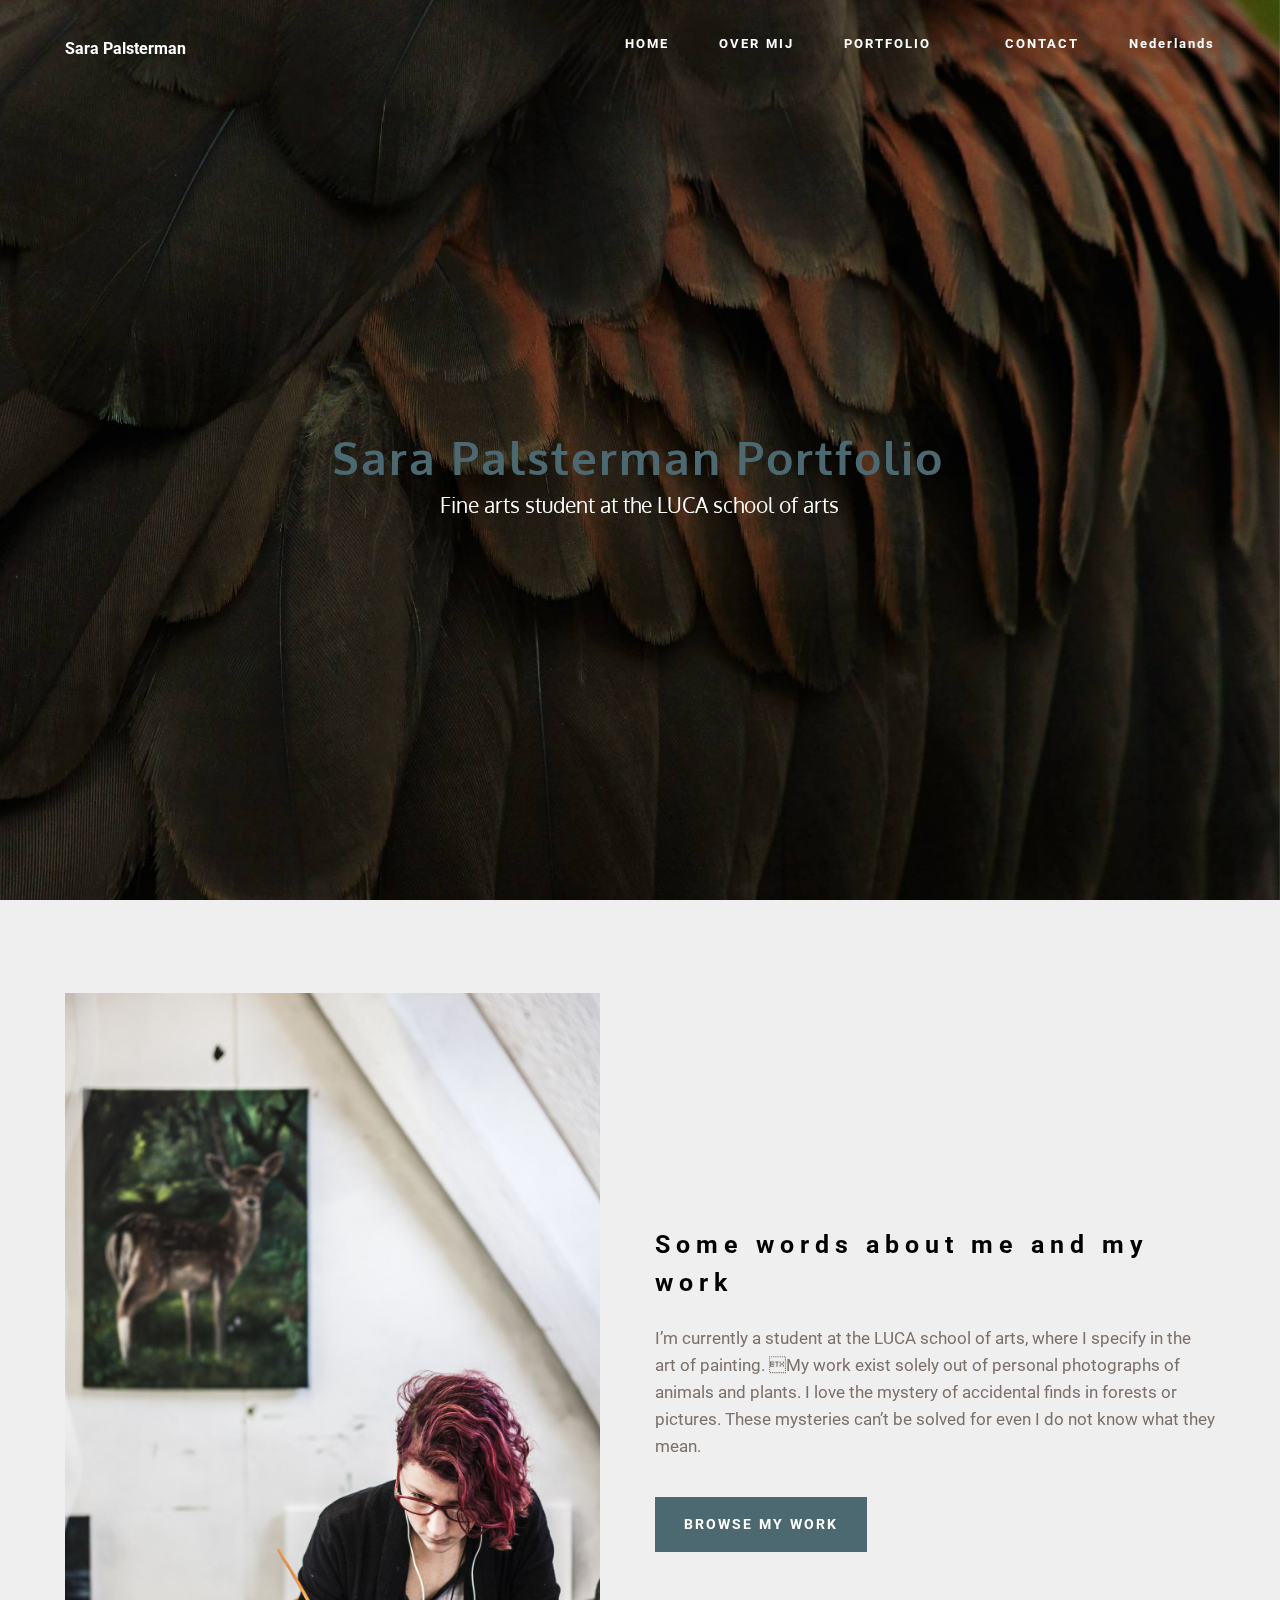
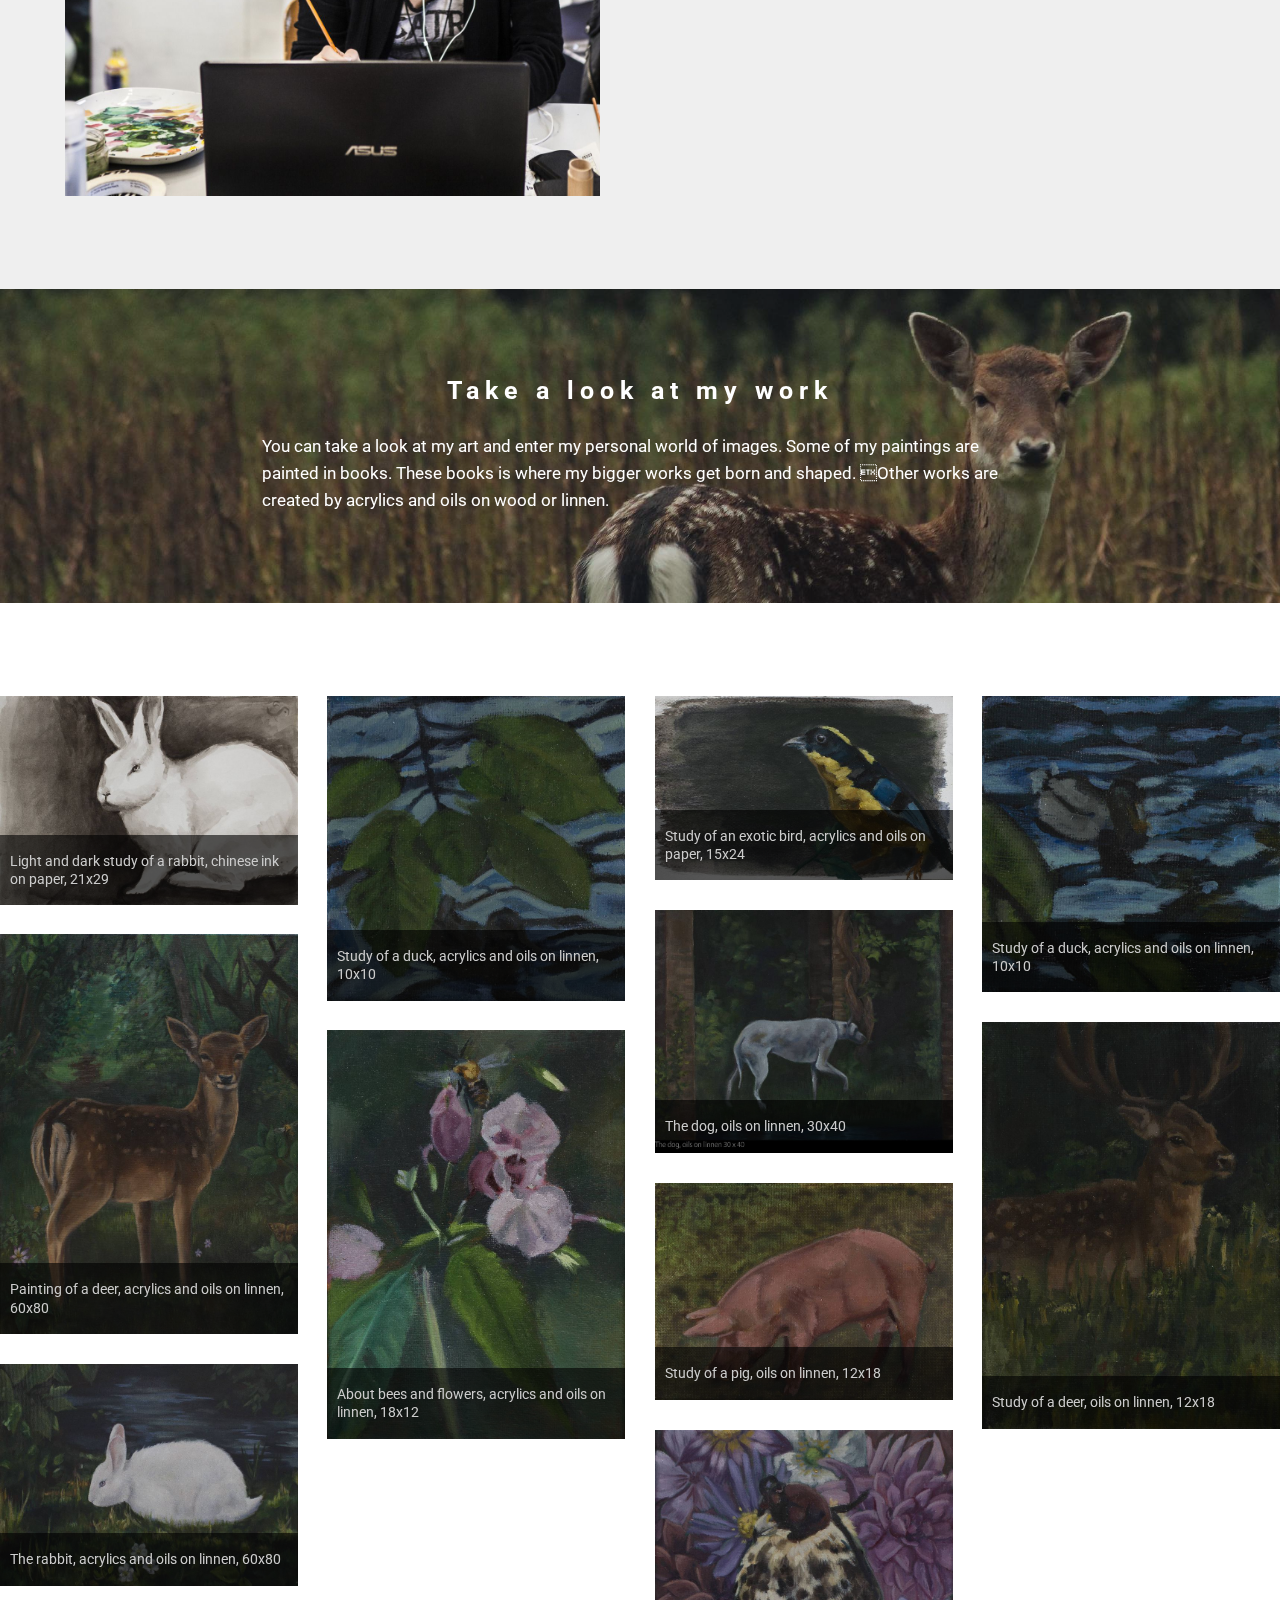
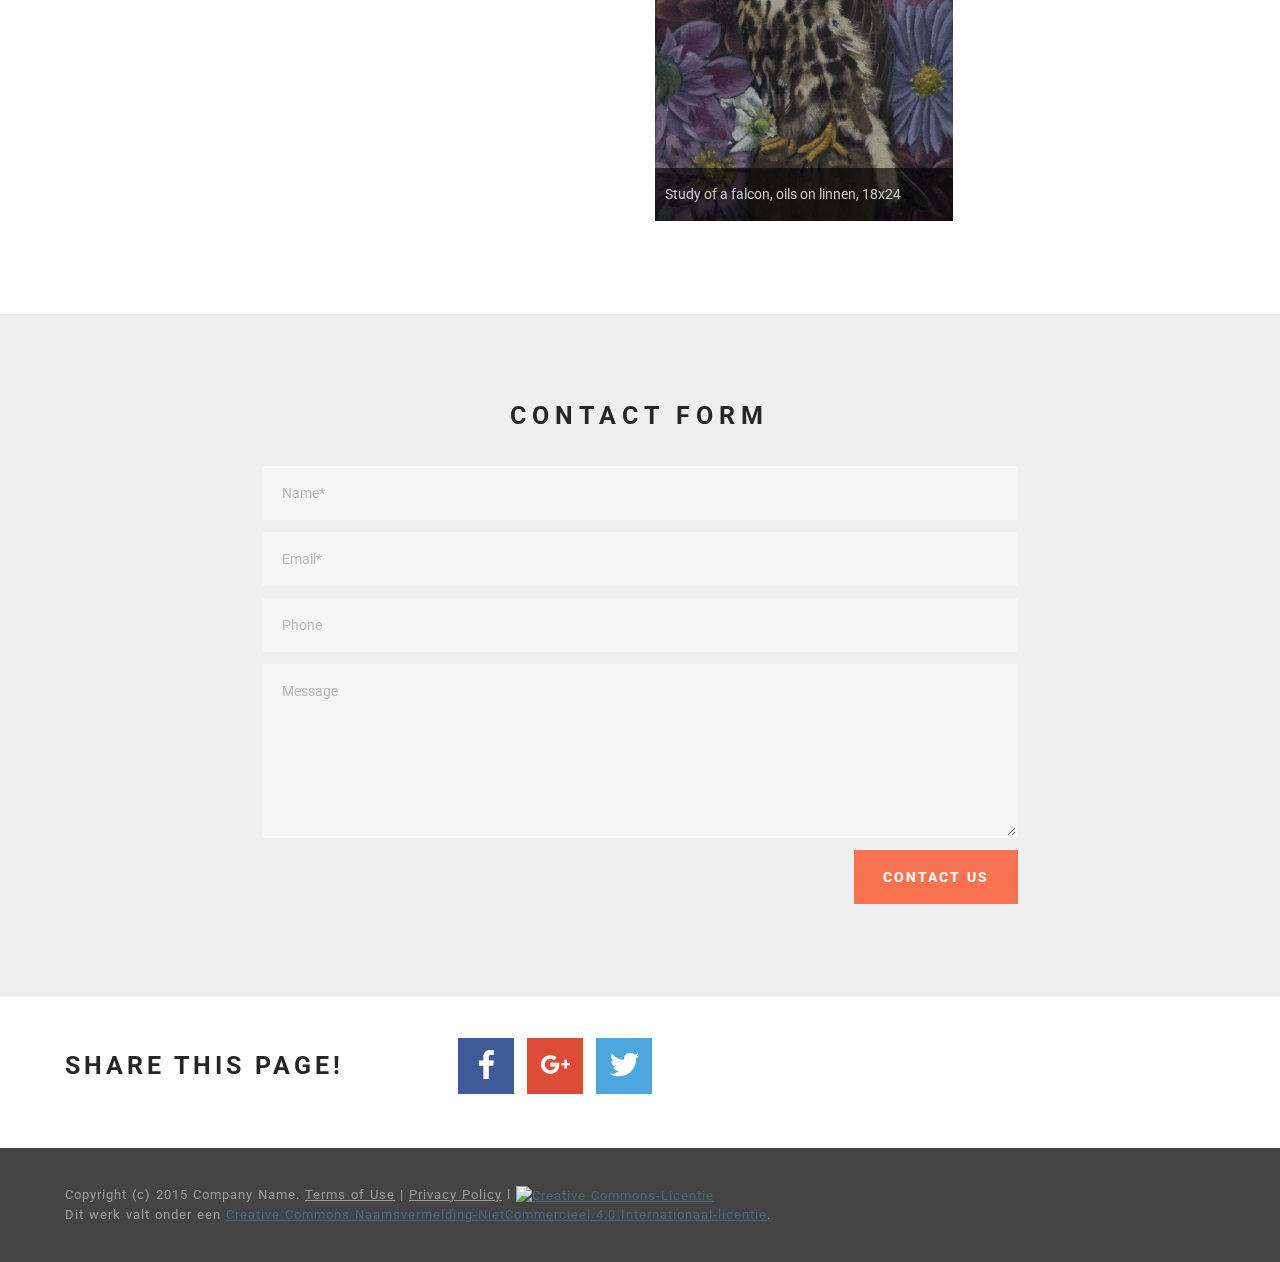
==== engels.html @ 4f915ea3 "master versie" ====
<!DOCTYPE html>
<html>
<head>
  <!-- Site made with Mobirise Website Builder v2.10, https://mobirise.com -->
  <meta charset="UTF-8">
  <meta http-equiv="X-UA-Compatible" content="IE=edge">
  <meta name="generator" content="Mobirise v2.10, mobirise.com">
  <meta name="viewport" content="width=device-width, initial-scale=1">
  <link rel="shortcut icon" href="assets/images/logo.png" type="image/x-icon">
  <meta name="description" content="LUCA, beeldende kunsten, schilderkunst, painting, fine arts">
  <title>portfolio</title>
  <link rel="stylesheet" href="https://fonts.googleapis.com/css?family=Roboto:700,400&amp;subset=cyrillic,latin,greek,vietnamese">
  <link rel="stylesheet" href="assets/bootstrap/css/bootstrap.min.css">
  <link rel="stylesheet" href="assets/animate.css/animate.min.css">
  <link rel="stylesheet" href="assets/socicon/css/socicon.min.css">
  <link rel="stylesheet" href="assets/mobirise/css/style.css">
  <link rel="stylesheet" href="assets/mobirise-gallery/style.css">
  <link rel="stylesheet" href="assets/mobirise-slider/style.css">
  <link rel="stylesheet" href="assets/mobirise/css/mbr-additional.css" type="text/css">
  
  
  <!-- Paste any valid HTML code here. The code will be inserted to the end of <head> section, right before </head> -->
</head>
<body>
<section class="mbr-navbar mbr-navbar--freeze mbr-navbar--absolute mbr-navbar--transparent mbr-navbar--sticky mbr-navbar--auto-collapse" id="menu-0">
    <div class="mbr-navbar__section mbr-section">
        <div class="mbr-section__container container">
            <div class="mbr-navbar__container">
                <div class="mbr-navbar__column mbr-navbar__column--s mbr-navbar__brand">
                    <span class="mbr-navbar__brand-link mbr-brand mbr-brand--inline">
                        
                        <span class="mbr-brand__name"><a class="mbr-brand__name text-white" href="#top">Sara Palsterman</a></span>
                    </span>
                </div>
                <div class="mbr-navbar__hamburger mbr-hamburger"><span class="mbr-hamburger__line"></span></div>
                <div class="mbr-navbar__column mbr-navbar__menu">
                    <nav class="mbr-navbar__menu-box mbr-navbar__menu-box--inline-right">
                        <div class="mbr-navbar__column"><ul class="mbr-navbar__items mbr-navbar__items--right mbr-buttons mbr-buttons--freeze mbr-buttons--right btn-decorator mbr-buttons--active mbr-buttons--only-links"><li class="mbr-navbar__item"><a class="mbr-buttons__link btn text-white" href="#top">HOME</a></li><li class="mbr-navbar__item"><a class="mbr-buttons__link btn text-white" href="index.html#content5-5">OVER MIJ<br></a></li><li class="mbr-navbar__item"><a class="mbr-buttons__link btn text-white" href="index.html#gallery2-6">PORTFOLIO</a></li> <li class="mbr-navbar__item"><a class="mbr-buttons__link btn text-white" href="index.html#form1-7"><p>&nbsp;&nbsp;&nbsp;&nbsp;CONTACT</p></a></li> <li class="mbr-navbar__item"><a class="mbr-buttons__link btn text-white" href="Nederlands1.html">Nederlands</a></li></ul></div>
                        
                    </nav>
                </div>
            </div>
        </div>
    </div>
</section>

<section class="engine"><a rel="external" href="https://mobirise.com">website generator</a></section><section class="mbr-box mbr-section mbr-section--relative mbr-section--fixed-size mbr-section--full-height mbr-section--bg-adapted mbr-parallax-background" id="header4-3" style="background-image: url(assets/images/img-9400-2-5184x3456-15.jpg);">
    <div class="mbr-box__magnet mbr-box__magnet--sm-padding mbr-box__magnet--center-center mbr-after-navbar">
        
        <div class="mbr-box__container mbr-section__container container">
            <div class="mbr-box mbr-box--stretched"><div class="mbr-box__magnet mbr-box__magnet--center-center">
                <div class="row"><div class=" col-sm-8 col-sm-offset-2">
                    <div class="mbr-hero animated fadeInUp">
                        <h1 class="mbr-hero__text">Sara Palsterman Portfolio</h1>
                        <p class="mbr-hero__subtext">Fine arts student at the LUCA school of arts</p>
                    </div>
                    
                </div></div>
            </div></div>
        </div>
        
    </div>
</section>

<section class="mbr-section mbr-section--relative" id="msg-box4-4" style="background-color: rgb(239, 239, 239);">
    
    <div class="mbr-section__container mbr-section__container--isolated container" style="padding-top: 93px; padding-bottom: 93px;">
        <div class="row">
            <div class="mbr-box mbr-box--fixed mbr-box--adapted">
                <div class="mbr-box__magnet mbr-box__magnet--top-right mbr-section__left col-sm-6">
                    <figure class="mbr-figure mbr-figure--adapted mbr-figure--caption-inside-bottom mbr-figure--full-width"><img src="assets/images/tumblr-o19jg4vwdd1t96ni3o2-1280-1280x1920-32.jpg" class="mbr-figure__img"></figure>
                </div>
                <div class="mbr-box__magnet mbr-class-mbr-box__magnet--center-left col-sm-6 mbr-section__right">
                    <div class="mbr-section__container mbr-section__container--middle">
                        <div class="mbr-header mbr-header--auto-align mbr-header--wysiwyg">
                            <h3 class="mbr-header__text">Some words about me and my work</h3>
                            
                        </div>
                    </div>
                    <div class="mbr-section__container mbr-section__container--middle">
                        <div class="mbr-article mbr-article--auto-align mbr-article--wysiwyg"><p>I’m currently a student at the LUCA school of arts, where I specify in the art of painting. My work exist solely out of personal photographs of animals and plants. I love the mystery of accidental finds in forests or pictures. These mysteries can’t be solved for even I do not know what they mean. 
</p></div>
                    </div>
                    <div class="mbr-section__container">
                        <div class="mbr-buttons mbr-buttons--auto-align btn-inverse"> <a class="mbr-buttons__btn btn btn-lg btn-primary" href="index.html#content5-5">BROWSE MY WORK</a></div>
                    </div>
                </div>
                
            </div>
        </div>
    </div>
</section>

<section class="mbr-section mbr-section--relative mbr-section--fixed-size mbr-background" id="content5-5" style="background-image: url(assets/images/img-9636-3-3746x982-51.jpg);">
    <div class="mbr-overlay" style="opacity: 0.2; background-color: rgb(40, 50, 78);"></div>
    <div class="mbr-section__container container mbr-section__container--first" style="padding-top: 93px;">
        <div class="mbr-header mbr-header--wysiwyg row">
            <div class="col-sm-8 col-sm-offset-2">
                <h3 class="mbr-header__text">Take a look at my work</h3>
                
            </div>
        </div>
    </div>
    <div class="mbr-section__container container mbr-section__container--last" style="padding-bottom: 93px;">
        <div class="row">
            <div class="mbr-article mbr-article--wysiwyg col-sm-8 col-sm-offset-2"><p>You can take a look at my art and enter my personal world of images. 
Some of my paintings are painted in books. These books is where my bigger works get born and shaped. Other works are created by acrylics and oils on wood or linnen.</p></div>
        </div>
    </div>
    
</section>

<section class="mbr-gallery mbr-section mbr-section--no-padding" id="gallery2-6">
    <!-- Gallery -->
    <div class="mbr-section__container mbr-gallery-layout-article mbr-section__container--isolated">
        <div>
            <div class="row mbr-gallery-row">
                
                <div class="col-lg-3 col-md-4 col-sm-6 col-xs-12 mbr-gallery-item">

                     <figcaption class="mbr-figure__caption mbr-figure__caption--std-grid">
                        <div class="mbr-caption-background"></div>
                        <small class="mbr-figure__caption-small">Light and dark study of a rabbit, chinese ink on paper, 21x29</small>
                    </figcaption>

                    <a href="#lb-gallery2-6" data-slide-to="0" data-toggle="modal">
                        <img alt="" src="assets/images/mg-0559-3460x2433-14-2000x1406-63.jpg">
                        <span class="icon glyphicon glyphicon-zoom-in"></span>
                    </a>              
                </div><div class="col-lg-3 col-md-4 col-sm-6 col-xs-12 mbr-gallery-item">

                     <figcaption class="mbr-figure__caption mbr-figure__caption--std-grid">
                        <div class="mbr-caption-background"></div>
                        <small class="mbr-figure__caption-small">Study of a duck, acrylics and oils on linnen, 10x10<br></small>
                    </figcaption>

                    <a href="#lb-gallery2-6" data-slide-to="1" data-toggle="modal">
                        <img alt="" src="assets/images/mg-0589-1806x1848-81-1806x1848-29.jpg">
                        <span class="icon glyphicon glyphicon-zoom-in"></span>
                    </a>              
                </div><div class="col-lg-3 col-md-4 col-sm-6 col-xs-12 mbr-gallery-item">

                     <figcaption class="mbr-figure__caption mbr-figure__caption--std-grid">
                        <div class="mbr-caption-background"></div>
                        <small class="mbr-figure__caption-small">Study of an exotic bird, acrylics and oils on paper, 15x24</small>
                    </figcaption>

                    <a href="#lb-gallery2-6" data-slide-to="2" data-toggle="modal">
                        <img alt="" src="assets/images/mg-0593-3366x2082-20-2000x1237-95.jpg">
                        <span class="icon glyphicon glyphicon-zoom-in"></span>
                    </a>              
                </div><div class="col-lg-3 col-md-4 col-sm-6 col-xs-12 mbr-gallery-item">

                     <figcaption class="mbr-figure__caption mbr-figure__caption--std-grid">
                        <div class="mbr-caption-background"></div>
                        <small class="mbr-figure__caption-small">Study of a duck, acrylics and oils on linnen, 10x10</small>
                    </figcaption>

                    <a href="#lb-gallery2-6" data-slide-to="3" data-toggle="modal">
                        <img alt="" src="assets/images/mg-0590-2273x2263-64-2000x1991-7.jpg">
                        <span class="icon glyphicon glyphicon-zoom-in"></span>
                    </a>              
                </div><div class="col-lg-3 col-md-4 col-sm-6 col-xs-12 mbr-gallery-item">

                     <figcaption class="mbr-figure__caption mbr-figure__caption--std-grid">
                        <div class="mbr-caption-background"></div>
                        <small class="mbr-figure__caption-small">The dog, oils on linnen, 30x40</small>
                    </figcaption>

                    <a href="#lb-gallery2-6" data-slide-to="4" data-toggle="modal">
                        <img alt="" src="assets/images/mg-0373-3264x2670-90-2000x1636-99.jpg">
                        <span class="icon glyphicon glyphicon-zoom-in"></span>
                    </a>              
                </div><div class="col-lg-3 col-md-4 col-sm-6 col-xs-12 mbr-gallery-item">

                     <figcaption class="mbr-figure__caption mbr-figure__caption--std-grid">
                        <div class="mbr-caption-background"></div>
                        <small class="mbr-figure__caption-small">Painting of a deer, acrylics and oils on linnen, 60x80</small>
                    </figcaption>

                    <a href="#lb-gallery2-6" data-slide-to="5" data-toggle="modal">
                        <img alt="" src="assets/images/mg-0352-2975x3998-35-2000x2688-27.jpg">
                        <span class="icon glyphicon glyphicon-zoom-in"></span>
                    </a>              
                </div><div class="col-lg-3 col-md-4 col-sm-6 col-xs-12 mbr-gallery-item">

                     <figcaption class="mbr-figure__caption mbr-figure__caption--std-grid">
                        <div class="mbr-caption-background"></div>
                        <small class="mbr-figure__caption-small">Study of a deer, oils on linnen, 12x18</small>
                    </figcaption>

                    <a href="#lb-gallery2-6" data-slide-to="6" data-toggle="modal">
                        <img alt="" src="assets/images/mg-0596-2461x3366-22-2000x2735-26.jpg">
                        <span class="icon glyphicon glyphicon-zoom-in"></span>
                    </a>              
                </div><div class="col-lg-3 col-md-4 col-sm-6 col-xs-12 mbr-gallery-item">

                     <figcaption class="mbr-figure__caption mbr-figure__caption--std-grid">
                        <div class="mbr-caption-background"></div>
                        <small class="mbr-figure__caption-small">About bees and flowers, acrylics and oils on linnen, 18x12</small>
                    </figcaption>

                    <a href="#lb-gallery2-6" data-slide-to="7" data-toggle="modal">
                        <img alt="" src="assets/images/mg-0594-2428x3335-96-2000x2747-43.jpg">
                        <span class="icon glyphicon glyphicon-zoom-in"></span>
                    </a>              
                </div><div class="col-lg-3 col-md-4 col-sm-6 col-xs-12 mbr-gallery-item">

                     <figcaption class="mbr-figure__caption mbr-figure__caption--std-grid">
                        <div class="mbr-caption-background"></div>
                        <small class="mbr-figure__caption-small">Study of a pig, oils on linnen, 12x18</small>
                    </figcaption>

                    <a href="#lb-gallery2-6" data-slide-to="8" data-toggle="modal">
                        <img alt="" src="assets/images/mg-0595-3257x2376-59-2000x1459-84.jpg">
                        <span class="icon glyphicon glyphicon-zoom-in"></span>
                    </a>              
                </div><div class="col-lg-3 col-md-4 col-sm-6 col-xs-12 mbr-gallery-item">

                     <figcaption class="mbr-figure__caption mbr-figure__caption--std-grid">
                        <div class="mbr-caption-background"></div>
                        <small class="mbr-figure__caption-small">The rabbit, acrylics and oils on linnen, 60x80</small>
                    </figcaption>

                    <a href="#lb-gallery2-6" data-slide-to="9" data-toggle="modal">
                        <img alt="" src="assets/images/mg-0670-3590x2674-82-2000x1490-75.jpg">
                        <span class="icon glyphicon glyphicon-zoom-in"></span>
                    </a>              
                </div><div class="col-lg-3 col-md-4 col-sm-6 col-xs-12 mbr-gallery-item">

                     <figcaption class="mbr-figure__caption mbr-figure__caption--std-grid">
                        <div class="mbr-caption-background"></div>
                        <small class="mbr-figure__caption-small">Study of a falcon, oils on linnen, 18x24</small>
                    </figcaption>

                    <a href="#lb-gallery2-6" data-slide-to="10" data-toggle="modal">
                        <img alt="" src="assets/images/mg-0561-1871x2457-18-1871x2457-49.jpg">
                        <span class="icon glyphicon glyphicon-zoom-in"></span>
                    </a>              
                </div>
            </div>
        </div>
        <div class="clearfix"></div>
    </div>

    <!-- Lightbox -->
    <div data-app-prevent-settings="" class="mbr-slider modal fade carousel slide" tabindex="-1" data-keyboard="true" data-interval="false" id="lb-gallery2-6">
        <div class="modal-dialog">
            <div class="modal-content">
                <div class="modal-body">
                    <ol class="carousel-indicators">
                        <li data-app-prevent-settings="" data-target="#lb-gallery2-6" data-slide-to="0"></li><li data-app-prevent-settings="" data-target="#lb-gallery2-6" data-slide-to="1"></li><li data-app-prevent-settings="" data-target="#lb-gallery2-6" data-slide-to="2"></li><li data-app-prevent-settings="" data-target="#lb-gallery2-6" data-slide-to="3"></li><li data-app-prevent-settings="" data-target="#lb-gallery2-6" data-slide-to="4"></li><li data-app-prevent-settings="" data-target="#lb-gallery2-6" data-slide-to="5"></li><li data-app-prevent-settings="" data-target="#lb-gallery2-6" data-slide-to="6"></li><li data-app-prevent-settings="" data-target="#lb-gallery2-6" data-slide-to="7"></li><li data-app-prevent-settings="" data-target="#lb-gallery2-6" data-slide-to="8"></li><li data-app-prevent-settings="" data-target="#lb-gallery2-6" data-slide-to="9"></li><li data-app-prevent-settings="" data-target="#lb-gallery2-6" class=" active" data-slide-to="10"></li>
                    </ol>
                    <div class="carousel-inner">
                        <div class="item">
                            <img alt="" src="assets/images/mg-0559-3460x2433-14.jpg">
                        </div><div class="item">
                            <img alt="" src="assets/images/mg-0589-1806x1848-81.jpg">
                        </div><div class="item">
                            <img alt="" src="assets/images/mg-0593-3366x2082-20.jpg">
                        </div><div class="item">
                            <img alt="" src="assets/images/mg-0590-2273x2263-64.jpg">
                        </div><div class="item">
                            <img alt="" src="assets/images/mg-0373-3264x2670-90.jpg">
                        </div><div class="item">
                            <img alt="" src="assets/images/mg-0352-2975x3998-35.jpg">
                        </div><div class="item">
                            <img alt="" src="assets/images/mg-0596-2461x3366-22.jpg">
                        </div><div class="item">
                            <img alt="" src="assets/images/mg-0594-2428x3335-96.jpg">
                        </div><div class="item">
                            <img alt="" src="assets/images/mg-0595-3257x2376-59.jpg">
                        </div><div class="item">
                            <img alt="" src="assets/images/mg-0670-3590x2674-82.jpg">
                        </div><div class="item active">
                            <img alt="" src="assets/images/mg-0561-1871x2457-18.jpg">
                        </div>
                    </div>
                    <a class="left carousel-control" role="button" data-slide="prev" href="#lb-gallery2-6">
                        <span class="glyphicon glyphicon-menu-left" aria-hidden="true"></span>
                        <span class="sr-only">Previous</span>
                    </a>
                    <a class="right carousel-control" role="button" data-slide="next" href="#lb-gallery2-6">
                        <span class="glyphicon glyphicon-menu-right" aria-hidden="true"></span>
                        <span class="sr-only">Next</span>
                    </a>

                    <a class="close" href="#" role="button" data-dismiss="modal">
                        <span class="glyphicon glyphicon-remove" aria-hidden="true"></span>
                        <span class="sr-only">Close</span>
                    </a>
                </div>
            </div>
        </div>
    </div>
</section>

<section class="mbr-section mbr-section--relative mbr-section--fixed-size" id="form1-7" style="background-color: rgb(239, 239, 239);">
    
    <div class="mbr-section__container mbr-section__container--std-padding container" style="padding-top: 93px; padding-bottom: 93px;">
        <div class="row">
            <div class="col-sm-12">
                <div class="row">
                    <div class="col-sm-8 col-sm-offset-2" data-form-type="formoid">
                        <div class="mbr-header mbr-header--center mbr-header--std-padding">
                            <h2 class="mbr-header__text">CONTACT FORM</h2>
                        </div>
                        <div data-form-alert="true">
                            <div class="hide" data-form-alert-success="true">Thanks for filling out the form! I'll answer your message when I can.</div>
                        </div>
                        <form action="https://mobirise.com/" method="post" data-form-title="CONTACT FORM">
                            <input type="hidden" value="vbIeSmVnr6cUumYqSHP/IGyROaTCI9z6+634jcUccCVWm8zT4DDTn/RQUeoJnOrWbBtqZhInS73FDGDtnB5NS0bqk6BMn9SI+Ko5FdQ0X5Nvj6kf/xVs5fCw05W/X5Lt" data-form-email="true">
                            <div class="form-group">
                                <input type="text" class="form-control" name="name" required="" placeholder="Name*" data-form-field="Name">
                            </div>
                            <div class="form-group">
                                <input type="email" class="form-control" name="email" required="" placeholder="Email*" data-form-field="Email">
                            </div>
                            <div class="form-group">
                                <input type="tel" class="form-control" name="phone" placeholder="Phone" data-form-field="Phone">
                            </div>
                            <div class="form-group">
                                <textarea class="form-control" name="message" rows="7" placeholder="Message" data-form-field="Message"></textarea>
                            </div>
                            <div class="mbr-buttons mbr-buttons--right"><button type="submit" class="mbr-buttons__btn btn btn-lg btn-danger">CONTACT US</button></div>
                        </form>
                    </div>
                </div>
            </div>
        </div>
    </div>
</section>

<section class="mbr-section mbr-section--relative mbr-section--fixed-size" id="social-buttons1-10" style="background-color: rgb(255, 255, 255);">
    

    <div class="mbr-section__container container">
        <div class="mbr-header mbr-header--inline row" style="padding-top: 40.8px; padding-bottom: 40.8px;">
            <div class="col-sm-4">
                <h3 class="mbr-header__text">SHARE THIS PAGE!</h3>
            </div>
            <div class="mbr-social-icons col-sm-8">
                <div class="mbr-social-likes social-likes_style-1" data-counters="true">
                    <div class="mbr-social-icons__icon social-likes__icon facebook socicon-bg-facebook" title="Share link on Facebook">
                        <i class="socicon socicon-facebook"></i>
                        
                    </div>
                    <div class="mbr-social-icons__icon social-likes__icon plusone socicon-bg-googleplus" title="Share link on Google+">
                        <i class="socicon socicon-googleplus"></i>
                        
                    </div>
                    <div class="mbr-social-icons__icon social-likes__icon twitter socicon-bg-twitter" title="Share link on Twitter">
                        <i class="socicon socicon-twitter"></i>
                    </div>
                </div>
            </div>
        </div>
    </div>
</section>

<footer class="mbr-section mbr-section--relative mbr-section--fixed-size" id="footer1-2" style="background-color: rgb(68, 68, 68);">
    
    <div class="mbr-section__container container">
        <div class="mbr-footer mbr-footer--wysiwyg row" style="padding-top: 36.900000000000006px; padding-bottom: 36.900000000000006px;">
            <div class="col-sm-12">
                <p class="mbr-footer__copyright">Copyright (c) 2015 Company Name. <a class="mbr-footer__link text-gray" href="https://mobirise.com/">Terms of Use</a>  | <a class="mbr-footer__link text-gray" href="https://mobirise.com/">Privacy Policy</a>&nbsp;l&nbsp;<a rel="license" href="http://creativecommons.org/licenses/by-nc/4.0/"><img alt="Creative Commons-Licentie" src="https://i.creativecommons.org/l/by-nc/4.0/88x31.png"></a><br>Dit werk valt onder een <a rel="license" href="http://creativecommons.org/licenses/by-nc/4.0/">Creative Commons Naamsvermelding-NietCommercieel 4.0 Internationaal-licentie</a>.</p>
            </div>
        </div>
    </div>
</footer>


  <script src="assets/web/assets/jquery/jquery.min.js"></script>
  <script src="assets/bootstrap/js/bootstrap.min.js"></script>
  <script src="assets/smooth-scroll/SmoothScroll.js"></script>
  <script src="assets/jarallax/jarallax.js"></script>
  <script src="assets/masonry/masonry.pkgd.min.js"></script>
  <script src="assets/imagesloaded/imagesloaded.pkgd.min.js"></script>
  <script src="assets/bootstrap-carousel-swipe/bootstrap-carousel-swipe.js"></script>
  <!--[if lte IE 9]>
    <script src="assets/jquery-placeholder/jquery.placeholder.min.js"></script>
  <![endif]-->
  <script src="assets/social-likes/social-likes.js"></script>
  <script src="assets/mobirise/js/script.js"></script>
  <script src="assets/mobirise-gallery/script.js"></script>
  <script src="assets/formoid/formoid.min.js"></script>
  
  <!-- Paste any valid HTML code here. The code will be inserted to the end of <body> section, right before </body> -->
</body>
</html>
---- assets/socicon/css/socicon.min.css ----
@charset "UTF-8";@font-face{font-family:"socicon";src:url("../fonts/socicon.eot");src:url("../fonts/socicon.eot?#iefix") format("embedded-opentype"),url("../fonts/socicon.woff") format("woff"),url("../fonts/socicon.ttf") format("truetype"),url("../fonts/socicon.svg#sociconregular") format("svg");font-weight:normal;font-style:normal}.socicon:before{position:relative;top:1px;display:inline-block;font-family:"socicon";font-style:normal;font-weight:normal;line-height:1;text-transform:none !important;-webkit-font-smoothing:antialiased;-moz-osx-font-smoothing:grayscale}.socicon-twitter:before{content:"\e040"}.socicon-facebook:before{content:"\e041"}.socicon-googleplus:before{content:"\e042"}.socicon-pinterest:before{content:"\e043"}.socicon-foursquare:before{content:"\e044"}.socicon-yahoo:before{content:"\e045"}.socicon-skype:before{content:"\e046"}.socicon-yelp:before{content:"\e047"}.socicon-feedburner:before{content:"\e048"}.socicon-linkedin:before{content:"\e049"}.socicon-viadeo:before{content:"\e04a"}.socicon-xing:before{content:"\e04b"}.socicon-myspace:before{content:"\e04c"}.socicon-soundcloud:before{content:"\e04d"}.socicon-spotify:before{content:"\e04e"}.socicon-grooveshark:before{content:"\e04f"}.socicon-mixcloud:before{content:"\e001"}.socicon-lastfm:before{content:"\e050"}.socicon-youtube:before{content:"\e051"}.socicon-vimeo:before{content:"\e052"}.socicon-dailymotion:before{content:"\e053"}.socicon-vine:before{content:"\e054"}.socicon-flickr:before{content:"\e055"}.socicon-500px:before{content:"\e056"}.socicon-instagram:before{content:"\e057"}.socicon-wordpress:before{content:"\e058"}.socicon-tumblr:before{content:"\e059"}.socicon-blogger:before{content:"\e020"}.socicon-technorati:before{content:"\e021"}.socicon-reddit:before{content:"\e022"}.socicon-dribbble:before{content:"\e023"}.socicon-stumbleupon:before{content:"\e024"}.socicon-digg:before{content:"\e025"}.socicon-envato:before{content:"\e026"}.socicon-behance:before{content:"\e027"}.socicon-delicious:before{content:"\e028"}.socicon-deviantart:before{content:"\e029"}.socicon-forrst:before{content:"\e02a"}.socicon-play:before{content:"\e02b"}.socicon-zerply:before{content:"\e02c"}.socicon-wikipedia:before{content:"\e02d"}.socicon-apple:before{content:"\e02e"}.socicon-flattr:before{content:"\e02f"}.socicon-github:before{content:"\e030"}.socicon-friendfeed:before{content:"\e032"}.socicon-newsvine:before{content:"\e033"}.socicon-identica:before{content:"\e034"}.socicon-bebo:before{content:"\e035"}.socicon-zynga:before{content:"\e036"}.socicon-steam:before{content:"\e037"}.socicon-xbox:before{content:"\e038"}.socicon-windows:before{content:"\e039"}.socicon-outlook:before{content:"\e010"}.socicon-coderwall:before{content:"\e011"}.socicon-tripadvisor:before{content:"\e012"}.socicon-appnet:before{content:"\e013"}.socicon-goodreads:before{content:"\e014"}.socicon-tripit:before{content:"\e015"}.socicon-lanyrd:before{content:"\e016"}.socicon-slideshare:before{content:"\e017"}.socicon-buffer:before{content:"\e018"}.socicon-rss:before{content:"\e00b"}.socicon-vkontakte:before{content:"\e01a"}.socicon-disqus:before{content:"\e019"}.socicon-houzz:before{content:"\e00a"}.socicon-mail:before{content:"\e01f"}.socicon-patreon:before{content:"\e01c"}.socicon-paypal:before{content:"\e00c"}.socicon-playstation:before{content:"\e03d"}.socicon-smugmug:before{content:"\e05e"}.socicon-swarm:before{content:"\e003"}.socicon-triplej:before{content:"\e009"}.socicon-yammer:before{content:"\e005"}.socicon-stackoverflow:before{content:"\e007"}.socicon-drupal:before{content:"\e002"}.socicon-odnoklassniki:before{content:"\e00d"}.socicon-android:before{content:"\e03e"}.socicon-meetup:before{content:"\e03c"}.socicon-persona:before{content:"\e008"}.socicon-amazon:before{content:"\e05c"}.socicon-ello:before{content:"\e006"}.socicon-8tracks:before{content:"\e05b"}.socicon-twitch:before{content:"\e05a"}.socicon-airbnb:before{content:"\e00e"}.socicon-pocket:before{content:"\e01e"}.socicon-whatsapp:before{content:"\e01b"}.socicon-storehouse:before{content:"\e01d"}.socicon-icq:before{content:"\e05d"}.socicon-modelmayhem:before{content:"\e000"}.socicon-istock:before{content:"\e004"}.socicon-angellist:before{content:"\e062"}.socicon-periscope:before{content:"\e00f"}.socicon-ravelry:before{content:"\e05f"}.socicon-snapchat:before{content:"\e03f"}.socicon-weibo:before{content:"\e060"}.socicon-douban:before{content:"\e03b"}.socicon-baidu:before{content:"\e061"}.socicon-qq:before{content:"\e03a"}.socicon-renren:before{content:"\e031"}.socicon-ebay:before{content:"\e063"}.socicon-imdb:before{content:"\e064"}.socicon-stayfriends:before{content:"\e065"}.socicon-residentadvisor:before{content:"\e066"}.socicon-google:before{content:"\e067"}.socicon-yandex:before{content:"\e068"}.socicon-sharethis:before{content:"\e069"}.socicon-bandcamp:before{content:"\e06a"}.socicon-itunes:before{content:"\e06b"}.socicon-deezer:before{content:"\e06c"}.socicon-medium:before{content:"\e06d"}.socicon-telegram:before{content:"\e06e"}.socicon-openid:before{content:"\e06f"}.socicon-amplement:before{content:"\e070"}.socicon-bg-twitter{background:#4da7de}.socicon-bg-twitter:hover{background:#4da7de !important}.socicon-bg-facebook{background:#3e5b98}.socicon-bg-facebook:hover{background:#3e5b98 !important}.socicon-bg-googleplus{background:#dd4b39}.socicon-bg-googleplus:hover{background:#dd4b39 !important}.socicon-bg-pinterest{background:#c92619}.socicon-bg-pinterest:hover{background:#c92619 !important}.socicon-bg-foursquare{background:#f94877}.socicon-bg-foursquare:hover{background:#f94877 !important}.socicon-bg-yahoo{background:#6e2a85}.socicon-bg-yahoo:hover{background:#6e2a85 !important}.socicon-bg-skype{background:#28abe3}.socicon-bg-skype:hover{background:#28abe3 !important}.socicon-bg-yelp{background:#c83218}.socicon-bg-yelp:hover{background:#c83218 !important}.socicon-bg-feedburner{background:#fc0}.socicon-bg-feedburner:hover{background:#fc0 !important}.socicon-bg-linkedin{background:#3371b7}.socicon-bg-linkedin:hover{background:#3371b7 !important}.socicon-bg-viadeo{background:#e4a000}.socicon-bg-viadeo:hover{background:#e4a000 !important}.socicon-bg-xing{background:#005a60}.socicon-bg-xing:hover{background:#005a60 !important}.socicon-bg-myspace{background:#323232}.socicon-bg-myspace:hover{background:#323232 !important}.socicon-bg-soundcloud{background:#fe3801}.socicon-bg-soundcloud:hover{background:#fe3801 !important}.socicon-bg-spotify{background:#7bb342}.socicon-bg-spotify:hover{background:#7bb342 !important}.socicon-bg-grooveshark{background:#000}.socicon-bg-grooveshark:hover{background:#000 !important}.socicon-bg-mixcloud{background:#000}.socicon-bg-mixcloud:hover{background:#000 !important}.socicon-bg-lastfm{background:#d41316}.socicon-bg-lastfm:hover{background:#d41316 !important}.socicon-bg-youtube{background:#e02a20}.socicon-bg-youtube:hover{background:#e02a20 !important}.socicon-bg-vimeo{background:#51b5e7}.socicon-bg-vimeo:hover{background:#51b5e7 !important}.socicon-bg-dailymotion{background:#004e72}.socicon-bg-dailymotion:hover{background:#004e72 !important}.socicon-bg-vine{background:#00b389}.socicon-bg-vine:hover{background:#00b389 !important}.socicon-bg-flickr{background:#1e1e1b}.socicon-bg-flickr:hover{background:#1e1e1b !important}.socicon-bg-500px{background:#58a9de}.socicon-bg-500px:hover{background:#58a9de !important}.socicon-bg-instagram{background:#9c7c6e}.socicon-bg-instagram:hover{background:#9c7c6e !important}.socicon-bg-wordpress{background:#464646}.socicon-bg-wordpress:hover{background:#464646 !important}.socicon-bg-tumblr{background:#45556c}.socicon-bg-tumblr:hover{background:#45556c !important}.socicon-bg-blogger{background:#ec661c}.socicon-bg-blogger:hover{background:#ec661c !important}.socicon-bg-technorati{background:#5cb030}.socicon-bg-technorati:hover{background:#5cb030 !important}.socicon-bg-reddit{background:#e74a1e}.socicon-bg-reddit:hover{background:#e74a1e !important}.socicon-bg-dribbble{background:#e84d88}.socicon-bg-dribbble:hover{background:#e84d88 !important}.socicon-bg-stumbleupon{background:#e64011}.socicon-bg-stumbleupon:hover{background:#e64011 !important}.socicon-bg-digg{background:#1d1d1b}.socicon-bg-digg:hover{background:#1d1d1b !important}.socicon-bg-envato{background:#597c3a}.socicon-bg-envato:hover{background:#597c3a !important}.socicon-bg-behance{background:#000}.socicon-bg-behance:hover{background:#000 !important}.socicon-bg-delicious{background:#020202}.socicon-bg-delicious:hover{background:#020202 !important}.socicon-bg-deviantart{background:#c5d200}.socicon-bg-deviantart:hover{background:#c5d200 !important}.socicon-bg-forrst{background:#5b9a68}.socicon-bg-forrst:hover{background:#5b9a68 !important}.socicon-bg-play{background:#000}.socicon-bg-play:hover{background:#000 !important}.socicon-bg-zerply{background:#9dbc7a}.socicon-bg-zerply:hover{background:#9dbc7a !important}.socicon-bg-wikipedia{background:#000}.socicon-bg-wikipedia:hover{background:#000 !important}.socicon-bg-apple{background:#b9bfc1}.socicon-bg-apple:hover{background:#b9bfc1 !important}.socicon-bg-flattr{background:#f67c1a}.socicon-bg-flattr:hover{background:#f67c1a !important}.socicon-bg-github{background:#221e1b}.socicon-bg-github:hover{background:#221e1b !important}.socicon-bg-friendfeed{background:#2f72c4}.socicon-bg-friendfeed:hover{background:#2f72c4 !important}.socicon-bg-newsvine{background:#075b2f}.socicon-bg-newsvine:hover{background:#075b2f !important}.socicon-bg-identica{background:#000}.socicon-bg-identica:hover{background:#000 !important}.socicon-bg-bebo{background:#ef1011}.socicon-bg-bebo:hover{background:#ef1011 !important}.socicon-bg-zynga{background:#dc0606}.socicon-bg-zynga:hover{background:#dc0606 !important}.socicon-bg-steam{background:#171a21}.socicon-bg-steam:hover{background:#171a21 !important}.socicon-bg-xbox{background:#92c83e}.socicon-bg-xbox:hover{background:#92c83e !important}.socicon-bg-windows{background:#00bdf6}.socicon-bg-windows:hover{background:#00bdf6 !important}.socicon-bg-outlook{background:#0072c6}.socicon-bg-outlook:hover{background:#0072c6 !important}.socicon-bg-coderwall{background:#3e8dcc}.socicon-bg-coderwall:hover{background:#3e8dcc !important}.socicon-bg-tripadvisor{background:#4b7e37}.socicon-bg-tripadvisor:hover{background:#4b7e37 !important}.socicon-bg-appnet{background:#494949}.socicon-bg-appnet:hover{background:#494949 !important}.socicon-bg-goodreads{background:#463020}.socicon-bg-goodreads:hover{background:#463020 !important}.socicon-bg-tripit{background:#1982c3}.socicon-bg-tripit:hover{background:#1982c3 !important}.socicon-bg-lanyrd{background:#3c80c9}.socicon-bg-lanyrd:hover{background:#3c80c9 !important}.socicon-bg-slideshare{background:#4ba3a6}.socicon-bg-slideshare:hover{background:#4ba3a6 !important}.socicon-bg-buffer{background:#000}.socicon-bg-buffer:hover{background:#000 !important}.socicon-bg-rss{background:#f26109}.socicon-bg-rss:hover{background:#f26109 !important}.socicon-bg-vkontakte{background:#5a7fa6}.socicon-bg-vkontakte:hover{background:#5a7fa6 !important}.socicon-bg-disqus{background:#2e9fff}.socicon-bg-disqus:hover{background:#2e9fff !important}.socicon-bg-houzz{background:#7cc04b}.socicon-bg-houzz:hover{background:#7cc04b !important}.socicon-bg-mail{background:#000}.socicon-bg-mail:hover{background:#000 !important}.socicon-bg-patreon{background:#e44727}.socicon-bg-patreon:hover{background:#e44727 !important}.socicon-bg-paypal{background:#009cde}.socicon-bg-paypal:hover{background:#009cde !important}.socicon-bg-playstation{background:#000}.socicon-bg-playstation:hover{background:#000 !important}.socicon-bg-smugmug{background:#acfd32}.socicon-bg-smugmug:hover{background:#acfd32 !important}.socicon-bg-swarm{background:#fc9d3c}.socicon-bg-swarm:hover{background:#fc9d3c !important}.socicon-bg-triplej{background:#e53531}.socicon-bg-triplej:hover{background:#e53531 !important}.socicon-bg-yammer{background:#1175c4}.socicon-bg-yammer:hover{background:#1175c4 !important}.socicon-bg-stackoverflow{background:#fd9827}.socicon-bg-stackoverflow:hover{background:#fd9827 !important}.socicon-bg-drupal{background:#00598e}.socicon-bg-drupal:hover{background:#00598e !important}.socicon-bg-odnoklassniki{background:#f48420}.socicon-bg-odnoklassniki:hover{background:#f48420 !important}.socicon-bg-android{background:#8ec047}.socicon-bg-android:hover{background:#8ec047 !important}.socicon-bg-meetup{background:#e2373c}.socicon-bg-meetup:hover{background:#e2373c !important}.socicon-bg-persona{background:#e6753d}.socicon-bg-persona:hover{background:#e6753d !important}.socicon-bg-amazon{background:#f90}.socicon-bg-amazon:hover{background:#f90 !important}.socicon-bg-ello{background:#000}.socicon-bg-ello:hover{background:#000 !important}.socicon-bg-8tracks{background:#122c4b}.socicon-bg-8tracks:hover{background:#122c4b !important}.socicon-bg-twitch{background:#6441a5}.socicon-bg-twitch:hover{background:#6441a5 !important}.socicon-bg-airbnb{background:#ff5a5f}.socicon-bg-airbnb:hover{background:#ff5a5f !important}.socicon-bg-pocket{background:#ed4055}.socicon-bg-pocket:hover{background:#ed4055 !important}.socicon-bg-whatsapp{background:#20b038}.socicon-bg-whatsapp:hover{background:#20b038 !important}.socicon-bg-storehouse{background:#25b0e6}.socicon-bg-storehouse:hover{background:#25b0e6 !important}.socicon-bg-icq{background:#7ebd00}.socicon-bg-icq:hover{background:#7ebd00 !important}.socicon-bg-modelmayhem{background:#000}.socicon-bg-modelmayhem:hover{background:#000 !important}.socicon-bg-istock{background:#000}.socicon-bg-istock:hover{background:#000 !important}.socicon-bg-angellist{background:#000}.socicon-bg-angellist:hover{background:#000 !important}.socicon-bg-periscope{background:#3aa4c6}.socicon-bg-periscope:hover{background:#3aa4c6 !important}.socicon-bg-ravelry{background:#b6014c}.socicon-bg-ravelry:hover{background:#b6014c !important}.socicon-bg-snapchat{background:#fffa37}.socicon-bg-snapchat:hover{background:#fffa37 !important}.socicon-bg-weibo{background:#e31c34}.socicon-bg-weibo:hover{background:#e31c34 !important}.socicon-bg-douban{background:#3ca353}.socicon-bg-douban:hover{background:#3ca353 !important}.socicon-bg-baidu{background:#2629d9}.socicon-bg-baidu:hover{background:#2629d9 !important}.socicon-bg-qq{background:#4297d3}.socicon-bg-qq:hover{background:#4297d3 !important}.socicon-bg-renren{background:#2266b0}.socicon-bg-renren:hover{background:#2266b0 !important}.socicon-bg-ebay{background:#333}.socicon-bg-ebay:hover{background:#333 !important}.socicon-bg-imdb{background:#e8ba00}.socicon-bg-imdb:hover{background:#e8ba00 !important}.socicon-bg-stayfriends{background:#f08a1c}.socicon-bg-stayfriends:hover{background:#f08a1c !important}.socicon-bg-residentadvisor{background:#b3be1b}.socicon-bg-residentadvisor:hover{background:#b3be1b !important}.socicon-bg-google{background:#4285f4}.socicon-bg-google:hover{background:#4285f4 !important}.socicon-bg-yandex{background:#f00}.socicon-bg-yandex:hover{background:#f00 !important}.socicon-bg-sharethis{background:#01bf01}.socicon-bg-sharethis:hover{background:#01bf01 !important}.socicon-bg-bandcamp{background:#619aa9}.socicon-bg-bandcamp:hover{background:#619aa9 !important}.socicon-bg-itunes{background:#ff5e51}.socicon-bg-itunes:hover{background:#ff5e51 !important}.socicon-bg-deezer{background:#32323d}.socicon-bg-deezer:hover{background:#32323d !important}.socicon-bg-medium{background:#000}.socicon-bg-medium:hover{background:#000 !important}.socicon-bg-telegram{background:#08c}.socicon-bg-telegram:hover{background:#08c !important}.socicon-bg-openid{background:#f78c40}.socicon-bg-openid:hover{background:#f78c40 !important}.socicon-bg-amplement{background:#0996c3}.socicon-bg-amplement:hover{background:#0996c3 !important}
---- assets/mobirise/css/style.css ----
.is-builder .animated {
  -webkit-animation-name: none !important;
  animation-name: none !important;
}
html {
  position: relative;
  min-height: 100%;
}
.mbr-embedded-video {
  position: relative;
}
.mbr-background-video,
.mbr-background-video-preview {
  bottom: 0;
  left: 0;
  overflow: hidden;
  position: absolute;
  right: 0;
  top: 0;
}
.mbr-parallax-background,
.mbr-background {
  background-attachment: fixed !important;
  background-position: 50% 0;
  background-repeat: no-repeat;
  background-size: cover !important;
}
.mbr-hidden-scrollbar .mbr-parallax-background {
  background-size: auto 130%;
}
.mobile .mbr-parallax-background {
  background-attachment: scroll !important;
}
.mbr-background {
  background-attachment: scroll !important;
}
.mbr-navbar {
  position: relative;
  width: 100%;
}
.mbr-navbar:before {
  content: "";
  display: block;
}
.mbr-navbar__brand-link:after,
.mbr-navbar__brand-img {
  max-height: 74px;
}
.mbr-navbar:before,
.mbr-navbar__container {
  height: 98px;
}
.mbr-navbar--ss .mbr-navbar__brand-link:after,
.mbr-navbar--ss .mbr-navbar__brand-img {
  height: 74px;
}
.mbr-navbar--ss:before,
.mbr-navbar--ss .mbr-navbar__container {
  height: 98px;
}
.mbr-navbar--xs .mbr-navbar__brand-link:after,
.mbr-navbar--xs .mbr-navbar__brand-img {
  height: 32px;
}
.mbr-navbar--xs:before,
.mbr-navbar--xs .mbr-navbar__container {
  height: 56px;
}
.mbr-navbar--s .mbr-navbar__brand-link:after,
.mbr-navbar--s .mbr-navbar__brand-img {
  height: 48px;
}
.mbr-navbar--s:before,
.mbr-navbar--s .mbr-navbar__container {
  height: 72px;
}
.mbr-navbar--m .mbr-navbar__brand-link:after,
.mbr-navbar--m .mbr-navbar__brand-img {
  height: 64px;
}
.mbr-navbar--m:before,
.mbr-navbar--m .mbr-navbar__container {
  height: 88px;
}
.mbr-navbar--l .mbr-navbar__brand-link:after,
.mbr-navbar--l .mbr-navbar__brand-img {
  height: 96px;
}
.mbr-navbar--l:before,
.mbr-navbar--l .mbr-navbar__container {
  height: 120px;
}
.mbr-navbar--xl .mbr-navbar__brand-link:after,
.mbr-navbar--xl .mbr-navbar__brand-img {
  height: 128px;
}
.mbr-navbar--xl:before,
.mbr-navbar--xl .mbr-navbar__container {
  height: 152px;
}
.mbr-navbar--short .mbr-navbar__brand-link:after,
.mbr-navbar--short .mbr-navbar__brand-img {
  height: 40px;
}
.mbr-navbar--short:before,
.mbr-navbar--short .mbr-navbar__container {
  height: 64px;
}
.mbr-navbar--short .mbr-navbar__container {
  padding: 12px 0;
}
@media (max-width: 767px) {
  .mbr-navbar--short .mbr-navbar__brand-link:after,
  .mbr-navbar--short .mbr-navbar__brand-img {
    height: 31px;
  }
  .mbr-navbar--short:before,
  .mbr-navbar--short .mbr-navbar__container {
    height: 45px;
  }
  .mbr-navbar--short .mbr-navbar__container {
    padding: 7px 0;
  }
}
.mbr-navbar__brand-img {
  position: relative;
}
.mbr-navbar__brand-img,
.mbr-navbar__container,
.mbr-navbar__section {
  -webkit-transition: all 300ms ease-in-out 0s;
  -o-transition: all 300ms ease-in-out 0s;
  transition: all 300ms ease-in-out 0s;
}
.mbr-navbar__section {
  background: #2c2c2c;
  height: auto;
  position: absolute;
  top: 0;
  width: 100%;
  z-index: 1000;
}
.mbr-navbar__container {
  display: table;
  padding: 12px 0;
  width: 100%;
}
.mbr-navbar__menu-box {
  display: table;
  width: 100%;
}
.mbr-navbar__menu-box--inline-left,
.mbr-navbar__menu-box--inline-center,
.mbr-navbar__menu-box--inline-right {
  display: block;
  text-align: left;
}
.mbr-navbar__menu-box--inline-center {
  text-align: center;
}
.mbr-navbar__menu-box--inline-right {
  text-align: right;
}
.mbr-navbar__column {
  display: table-cell;
  vertical-align: middle;
}
.mbr-navbar__column--xxs {
  width: 1%;
}
.mbr-navbar__column--xs {
  width: 10%;
}
.mbr-navbar__column--s {
  width: 20%;
}
.mbr-navbar__column--m {
  width: 30%;
}
.mbr-navbar__column--l {
  width: 40%;
}
.mbr-navbar__column--xl {
  width: 50%;
}
.mbr-navbar__menu-box--inline-left .mbr-navbar__column,
.mbr-navbar__menu-box--inline-center .mbr-navbar__column,
.mbr-navbar__menu-box--inline-right .mbr-navbar__column {
  display: inline-block;
}
.mbr-navbar__items {
  float: left;
  padding-left: 0px;
  position: relative;
  left: -20px;
}
.mbr-navbar__items--right {
  float: right;
  left: 0;
}
.mbr-navbar__item {
  display: block;
  float: left;
  position: relative;
}
.mbr-navbar__hamburger {
  display: none;
  margin-top: -11px;
  position: absolute;
  right: 0;
  top: 50%;
  z-index: 10000;
}
.mbr-navbar--collapsed .mbr-navbar__container {
  position: relative;
}
.mbr-navbar--collapsed .mbr-navbar__column {
  display: block;
  width: 100%;
}
.mbr-navbar--collapsed .mbr-navbar__items--right {
  padding-top: 13px;
}
.mbr-navbar--collapsed .mbr-navbar__menu {
  background: rgba(0, 0, 0, 0.9);
  display: none;
  height: 100%;
  left: 0;
  position: fixed;
  top: 0;
  width: 100%;
  z-index: 9999;
}
.mbr-navbar--collapsed .mbr-navbar__menu-box {
  display: table-cell;
  vertical-align: middle;
}
.mbr-navbar--collapsed .mbr-navbar__items {
  float: none;
}
.mbr-navbar--collapsed .mbr-navbar__item {
  float: none;
}
.mbr-navbar--collapsed .mbr-navbar__hamburger {
  display: block;
}
.mbr-navbar--collapsed.mbr-navbar--open .mbr-navbar__menu {
  display: table;
}
.mbr-navbar--collapsed.mbr-navbar--open:not(.mbr-navbar--sticky) .mbr-navbar__section {
  background: none;
  position: fixed;
}
.mbr-navbar--collapsed.mbr-navbar--open .mbr-navbar__brand {
  visibility: hidden;
}
.mbr-navbar--collapsed.mbr-navbar--sticky.mbr-navbar--open .mbr-navbar__brand {
  visibility: visible;
}
.mbr-navbar--collapsed.mbr-navbar--open .mbr-navbar__brand-img,
.mbr-navbar--collapsed.mbr-navbar--open .mbr-navbar__container {
  -webkit-transition: none;
  -o-transition: none;
  transition: none;
}
.mbr-navbar--freeze.mbr-navbar--collapsed.mbr-navbar--open .mbr-navbar__hamburger,
.mbr-navbar--freeze.mbr-navbar--collapsed.mbr-navbar--open .mbr-navbar__hamburger:hover {
  color: #fff !important;
}
.mbr-navbar--sticky .mbr-navbar__section {
  position: fixed;
}
.mbr-navbar--absolute {
  position: absolute;
}
.mbr-navbar--transparent .mbr-navbar__section {
  background: none;
}
.mbr-navbar--stuck .mbr-navbar__section,
.mbr-navbar--relative .mbr-navbar__section {
  background: #2c2c2c;
}
@media (max-width: 991px) {
  .mbr-navbar--auto-collapse .mbr-navbar__container {
    position: relative;
  }
  .mbr-navbar--auto-collapse .mbr-navbar__column {
    display: block;
    width: 100%;
  }
  .mbr-navbar--auto-collapse .mbr-navbar__items--right {
    padding-top: 13px;
  }
  .mbr-navbar--auto-collapse .mbr-navbar__menu {
    background: rgba(0, 0, 0, 0.9);
    display: none;
    height: 100%;
    left: 0;
    position: fixed;
    top: 0;
    width: 100%;
    z-index: 9999;
  }
  .mbr-navbar--auto-collapse .mbr-navbar__menu-box {
    display: table-cell;
    vertical-align: middle;
  }
  .mbr-navbar--auto-collapse .mbr-navbar__items {
    float: none;
  }
  .mbr-navbar--auto-collapse .mbr-navbar__item {
    float: none;
  }
  .mbr-navbar--auto-collapse .mbr-navbar__hamburger {
    display: block;
  }
  .mbr-navbar--auto-collapse.mbr-navbar--open .mbr-navbar__menu {
    display: table;
  }
  .mbr-navbar--auto-collapse.mbr-navbar--open:not(.mbr-navbar--sticky) .mbr-navbar__section {
    background: none;
    position: fixed;
  }
  .mbr-navbar--auto-collapse.mbr-navbar--open .mbr-navbar__brand {
    visibility: hidden;
  }
  .mbr-navbar--auto-collapse.mbr-navbar--sticky.mbr-navbar--open .mbr-navbar__brand {
    visibility: visible;
  }
  .mbr-navbar--auto-collapse.mbr-navbar--open .mbr-navbar__brand-img,
  .mbr-navbar--auto-collapse.mbr-navbar--open .mbr-navbar__container {
    -webkit-transition: none;
    -o-transition: none;
    transition: none;
  }
}
.mbr-after-navbar:before {
  content: "";
  display: block;
  height: 98px;
}
.mbr-hamburger {
  cursor: pointer;
  height: 23px;
  width: 30px;
}
.mbr-hamburger:focus {
  outline: none;
}
.mbr-hamburger__line,
.mbr-hamburger__line:before,
.mbr-hamburger__line:after {
  content: "";
  position: absolute;
  display: block;
  height: 1px;
  cursor: pointer;
}
.mbr-hamburger__line,
.mbr-hamburger__line:before,
.mbr-hamburger__line:after {
  width: 30px;
  border-bottom: 5px solid;
  top: 9px;
}
.mbr-hamburger__line:before {
  top: -9px;
}
.mbr-hamburger__line:after {
  top: 9px;
}
.mbr-hamburger__line,
.mbr-hamburger__line:before,
.mbr-hamburger__line:after {
  -webkit-transition: all 300ms ease-in-out;
  transition: all 300ms ease-in-out;
}
.mbr-hamburger--open .mbr-hamburger__line {
  border-color: transparent;
}
.mbr-hamburger--open .mbr-hamburger__line:before,
.mbr-hamburger--open .mbr-hamburger__line:after {
  top: 0;
}
.mbr-hamburger--open .mbr-hamburger__line:before {
  -ms-transform: rotate(45deg);
  -webkit-transform: rotate(45deg);
  transform: rotate(45deg);
}
.mbr-hamburger--open .mbr-hamburger__line:after {
  top: 10px;
  -ms-transform: translatey(-10px) rotate(-45deg);
  -webkit-transform: translatey(-10px) rotate(-45deg);
  transform: translatey(-10px) rotate(-45deg);
}
@media (max-width: 767px) {
  .mbr-hamburger {
    height: 23px;
    width: 27px;
  }
  .mbr-hamburger__line,
  .mbr-hamburger__line:before,
  .mbr-hamburger__line:after {
    width: 27px;
    border-bottom: 4px solid;
    top: 9px;
  }
  .mbr-hamburger__line:before {
    top: -9px;
  }
  .mbr-hamburger__line:after {
    top: 9px;
  }
}
.mbr-brand {
  display: block;
  float: left;
  position: relative;
}
.mbr-brand,
.mbr-brand:hover {
  text-decoration: none;
}
.mbr-brand__name {
  display: block;
  font-weight: bold;
  margin-top: 5px;
  text-align: center;
}
.mbr-brand__name,
.mbr-brand__name:hover {
  text-decoration: none;
}
.mbr-brand--inline {
  display: table;
}
.mbr-brand--inline:after {
  content: "";
  display: table-cell;
  width: 1px;
}
.mbr-brand--inline .mbr-brand__logo,
.mbr-brand--inline .mbr-brand__name {
  display: table-cell;
  vertical-align: middle;
}
.mbr-brand--inline .mbr-brand__logo {
  padding-right: 10px;
}
.mbr-brand--inline .mbr-brand__name {
  margin: 0;
  text-align: left;
}
.mbr-form {
  display: table;
  margin-top: -13px;
  position: relative;
  top: 14px;
  width: 100%;
}
.mbr-form__left,
.mbr-form__right {
  display: table-cell;
  vertical-align: top;
}
.mbr-form__left {
  padding-right: 3px;
}
.mbr-form__right {
  width: 1px;
}
@media (max-width: 530px) {
  .mbr-form {
    display: block;
    margin-top: -27px;
    position: relative;
    top: 26px;
  }
  .mbr-form__left,
  .mbr-form__right {
    display: block;
  }
  .mbr-form__left {
    margin-bottom: 12px;
    padding-right: 0;
  }
  .mbr-form__right {
    width: 100%;
  }
}
.mbr-section {
  padding: 0 20px;
}
.mbr-section--no-padding {
  padding: 0;
}
.mbr-section--relative {
  position: relative;
}
.mbr-section--fixed-size {
  overflow: hidden;
}
.mbr-section--full-height {
  height: 100vh;
}
.mbr-section--full-height.mbr-after-navbar:before {
  display: none;
}
.mbr-section--bg-adapted {
  background-attachment: scroll;
  background-position: 50% 0;
  background-repeat: no-repeat;
  background-size: cover;
}
.mbr-section--gray {
  background-color: #444444;
}
.mbr-section--light-gray {
  background-color: #f0f0f0;
}
.mbr-section--dark-gray {
  background-color: #3c3c3c;
}
.mbr-section__container {
  padding: 0;
  position: relative;
  z-index: 3;
}
.mbr-section__container--center {
  text-align: center;
}
.mbr-section__container--std-padding {
  padding: 93px 0;
}
.mbr-section__container--std-top-padding {
  padding-top: 93px;
}
.mbr-section__container--std-bot-padding {
  padding-bottom: 93px;
}
.mbr-section__container--sm-padding {
  padding: 41px 0;
}
.mbr-section__container--sm-top-padding {
  padding-top: 41px;
}
.mbr-section__container--sm-bot-padding {
  padding-bottom: 41px;
}
.mbr-section__container--isolated {
  padding-bottom: 93px;
  padding-top: 93px;
}
.mbr-section__container--first {
  padding-top: 93px;
  padding-bottom: 41px;
}
.mbr-section__container--middle {
  padding-bottom: 41px;
}
.mbr-section__container--last {
  padding-bottom: 93px;
}
.mbr-section__row {
  margin-left: -24px;
  margin-right: -24px;
}
.mbr-section__col {
  overflow: hidden;
  padding-left: 24px;
  padding-right: 24px;
}
.mbr-section__left {
  padding-right: 40px;
}
.mbr-section__right {
  padding-left: 15px;
}
.mbr-section__header {
  line-height: 1.5em;
  margin: -10px 0 0;
  text-align: center;
}
@media (min-width: 768px) {
  .mbr-section--short-paddings .mbr-section__container--std-padding {
    padding: 59px 0;
  }
  .mbr-section--short-paddings .mbr-section__container--std-top-padding {
    padding-top: 59px;
  }
  .mbr-section--short-paddings .mbr-section__container--std-bot-padding {
    padding-bottom: 59px;
  }
  .mbr-section--short-paddings .mbr-section__container--sm-padding {
    padding: 41px 0;
  }
  .mbr-section--short-paddings .mbr-section__container--sm-top-padding {
    padding-top: 41px;
  }
  .mbr-section--short-paddings .mbr-section__container--sm-bot-padding {
    padding-bottom: 41px;
  }
  .mbr-section--short-paddings .mbr-section__container--isolated {
    padding-bottom: 59px;
    padding-top: 59px;
  }
  .mbr-section--short-paddings .mbr-section__container--first {
    padding-top: 59px;
    padding-bottom: 41px;
  }
  .mbr-section--short-paddings .mbr-section__container--middle {
    padding-bottom: 41px;
  }
  .mbr-section--short-paddings .mbr-section__container--last {
    padding-bottom: 59px;
  }
}
@media (max-width: 767px) {
  .mbr-section__left {
    padding-right: 15px;
  }
  .mbr-section__right {
    padding-left: 15px;
    padding-top: 51px;
  }
}
.mbr-arrow {
  bottom: 71px;
  left: 0;
  line-height: 1px;
  padding: 0 20px;
  position: absolute;
  width: 100%;
  z-index: 3;
}
.mbr-arrow__link {
  display: inline-block;
  font-size: 26px;
}
.mbr-arrow__link,
.mbr-arrow__link:hover,
.mbr-arrow__link:focus {
  color: #fff;
}
.mbr-arrow--floating .mbr-arrow__link {
  -webkit-animation: floating-arrow 1.6s infinite ease-in-out 0s;
  -o-animation: floating-arrow 1.6s infinite ease-in-out 0s;
  animation: floating-arrow 1.6s infinite ease-in-out 0s;
}
@-webkit-keyframes floating-arrow {
  from {
    -webkit-transform: translateY(0);
    transform: translateY(0);
  }
  65% {
    -webkit-transform: translateY(11px);
    transform: translateY(11px);
  }
  to {
    -webkit-transform: translateY(0);
    transform: translateY(0);
  }
}
@-o-keyframes floating-arrow {
  from {
    -webkit-transform: translateY(0);
    transform: translateY(0);
  }
  65% {
    -webkit-transform: translateY(11px);
    transform: translateY(11px);
  }
  to {
    -webkit-transform: translateY(0);
    transform: translateY(0);
  }
}
@keyframes floating-arrow {
  from {
    -webkit-transform: translateY(0);
    transform: translateY(0);
  }
  65% {
    -webkit-transform: translateY(11px);
    transform: translateY(11px);
  }
  to {
    -webkit-transform: translateY(0);
    transform: translateY(0);
  }
}
.mbr-arrow--dark .mbr-arrow__link,
.mbr-arrow--dark .mbr-arrow__link:hover,
.mbr-arrow--dark .mbr-arrow__link:focus {
  color: #252525;
}
@media (max-width: 767px) {
  .mbr-arrow {
    bottom: 41px;
  }
}
@media (max-width: 320px) {
  .mbr-arrow {
    bottom: 21px;
    text-align: center;
  }
}
@media all and (device-width: 320px) and (device-height: 568px) and (orientation: portrait) {
  .mbr-arrow {
    bottom: 31px;
  }
}
.mbr-box {
  display: table;
  width: 100%;
}
.mbr-box--fixed {
  table-layout: fixed;
}
.mbr-box--stretched {
  height: 100%;
}
.mbr-box__magnet {
  display: table-cell;
  float: none;
  height: 100%;
  margin-bottom: 0;
  margin-top: 0;
  text-align: center;
  vertical-align: middle;
}
.mbr-box__magnet--sm-padding {
  padding: 41px 0;
}
.mbr-box__magnet--top-left,
.mbr-box__magnet--top-center,
.mbr-box__magnet--top-right {
  vertical-align: top;
}
.mbr-box__magnet--bottom-left,
.mbr-box__magnet--bottom-center,
.mbr-box__magnet--bottom-right {
  vertical-align: bottom;
}
.mbr-box__magnet--top-left,
.mbr-box__magnet--center-left,
.mbr-box__magnet--bottom-left {
  text-align: left;
}
.mbr-box__magnet--top-right,
.mbr-box__magnet--center-right,
.mbr-box__magnet--bottom-right {
  text-align: right;
}
.mbr-box__container {
  height: 50%;
}
@media (max-width: 767px) {
  .mbr-box__container {
    height: 100%;
  }
  .mbr-box--adapted {
    display: block;
  }
  .mbr-box--adapted > .mbr-box__magnet {
    display: block;
    height: auto;
  }
}
.mbr-overlay {
  background: #222;
  bottom: 0;
  left: 0;
  position: absolute;
  right: 0;
  top: 0;
  z-index: 2;
}
.mbr-google-map__marker {
  color: #252525;
  display: none;
  margin: 0;
}
.mbr-google-map--loaded .mbr-google-map__marker {
  display: block;
}
.mbr-hero {
  color: #fff;
  position: relative;
}
.mbr-hero__text {
  font-size: 46px;
  font-weight: bold;
  left: -2px;
  letter-spacing: 2px;
  line-height: 50px;
  margin: -18px 0 1px 0;
  padding-bottom: 41px;
  position: relative;
  top: 8px;
}
.mbr-hero__subtext {
  font-size: 21px;
  line-height: 29px;
  margin: -32px 0 3px 0;
  padding: 0 0 41px 0;
  position: relative;
  top: 6px;
}
.mbr-figure {
  display: inline-block;
  line-height: 1px;
  margin: 0;
  max-width: 100%;
  overflow: hidden;
  position: relative;
}
.mbr-figure--no-bg {
  background: none;
}
.mbr-figure--full-width {
  display: block;
  width: 100%;
}
.mbr-figure.mbr-after-navbar:before {
  display: none;
}
.mbr-figure--full-width iframe,
.mbr-figure--full-width .mbr-figure__img,
.mbr-figure--full-width .mbr-figure__map {
  width: 100%;
}
.mbr-figure iframe,
.mbr-figure__img,
.mbr-figure__map {
  max-width: 100%;
}
.mbr-figure__map {
  height: 400px;
  line-height: 1.3em;
}
.mbr-figure__map--short {
  height: 300px;
}
.mbr-figure__caption {
  background: rgba(0, 0, 0, 0.5);
  bottom: 0;
  color: #fff;
  display: block;
  font-size: 17px;
  left: 0;
  line-height: 1.3em;
  min-height: 53px;
  padding: 17px 20px;
  position: absolute;
  text-align: left;
  width: 100%;
}
.mbr-figure__caption--no-padding {
  padding: 17px 0;
}
.mbr-figure--wysiwyg .mbr-figure__caption a,
.mbr-figure--wysiwyg .mbr-figure__caption a:hover {
  color: inherit;
  text-decoration: underline;
}
.mbr-figure--caption-inside-top .mbr-figure__caption {
  bottom: auto;
  top: 0;
}
.mbr-figure--caption-outside-top .mbr-figure__caption,
.mbr-figure--caption-outside-bottom .mbr-figure__caption {
  background: none;
  position: relative;
}
.mbr-figure--no-bg.mbr-figure--caption-outside-top .mbr-figure__caption,
.mbr-figure--no-bg.mbr-figure--caption-outside-bottom .mbr-figure__caption {
  color: #252525;
}
.mbr-figure--no-bg.mbr-figure--caption-outside-top .mbr-figure__caption {
  margin-top: -3px;
  padding-top: 0;
}
.mbr-figure--no-bg.mbr-figure--caption-outside-bottom .mbr-figure__caption {
  margin-top: -2px;
  padding-bottom: 0;
  top: 2px;
}
.mbr-figure__caption--std-grid {
  background: none;
  z-index: 2;
}
@media (min-width: 768px) {
  .mbr-figure__caption--std-grid {
    width: 715px;
    left: 50%;
    margin-left: -357.5px;
    padding: 17px 0;
  }
}
@media (min-width: 992px) {
  .mbr-figure__caption--std-grid {
    width: 935px;
    margin-left: -467.5px;
  }
}
@media (min-width: 1200px) {
  .mbr-figure__caption--std-grid {
    width: 1150px;
    margin-left: -575px;
  }
}
.mbr-figure__caption--std-grid:before {
  bottom: 0;
  content: "";
  position: absolute;
  top: 0;
  width: 200%;
  z-index: -1;
  margin-left: -50%;
}
.mbr-figure--caption-inside-top .mbr-figure__caption--std-grid:before,
.mbr-figure--caption-inside-bottom .mbr-figure__caption--std-grid:before {
  background: rgba(0, 0, 0, 0.6);
}
.mbr-figure__caption-small {
  color: #ccc;
  display: block;
  font-size: 14px;
  line-height: 1.3em;
}
.mbr-figure--no-bg.mbr-figure--caption-outside-top .mbr-figure__caption-small,
.mbr-figure--no-bg.mbr-figure--caption-outside-bottom .mbr-figure__caption-small {
  color: #777;
}
@media (max-width: 767px) {
  .mbr-figure--adapted {
    display: block;
    width: 100%;
  }
  .mbr-figure--adapted iframe,
  .mbr-figure--adapted .mbr-figure__img,
  .mbr-figure--adapted .mbr-figure__map {
    width: 100%;
  }
  .mbr-figure--caption-inside-top .mbr-figure__caption,
  .mbr-figure--caption-inside-bottom .mbr-figure__caption {
    background: none;
    position: relative;
  }
  .mbr-figure--caption-inside-top .mbr-figure__caption--std-grid:before,
  .mbr-figure--caption-inside-bottom .mbr-figure__caption--std-grid:before {
    display: none;
  }
}
.mbr-reviews {
  list-style: none;
  margin: 0 -15px;
  padding: 3px 0 0 0;
}
.mbr-reviews__item {
  position: relative;
  margin-top: 39px;
}
.mbr-reviews__text {
  background: #fafafa;
  border-radius: 3px;
  border: 1px solid #ededed;
  color: #777;
  font-size: 16px;
  line-height: 26px;
  padding: 20px;
  position: relative;
}
.mbr-reviews__text:before {
  -webkit-transform: rotate(45deg);
  -ms-transform: rotate(45deg);
  -o-transform: rotate(45deg);
  transform: rotate(45deg);
  width: 14px;
  height: 14px;
  background-color: #fafafa;
  border-color: #ededed;
  border-style: none solid solid none;
  border-width: 0 1px 1px 0;
  bottom: -8px;
  content: "";
  display: block;
  left: 50px;
  position: absolute;
}
.mbr-reviews__p {
  margin: 0;
}
.mbr-reviews__author {
  margin-top: 30px;
  padding-left: 102px;
  position: relative;
}
.mbr-reviews__author--short {
  margin-top: 27px;
  padding-left: 32px;
}
.mbr-reviews__author-img {
  width: 50px;
  height: 50px;
  border-radius: 50%;
  left: 33px;
  position: absolute;
  top: 0;
}
.mbr-reviews__author-name {
  color: #777;
  font-size: 14px;
  font-weight: bold;
  position: relative;
  top: -3px;
}
.mbr-reviews__author-bio {
  color: #999;
  font-size: 12px;
}
@media (max-width: 767px) {
  .mbr-reviews__author {
    padding-bottom: 32px;
  }
  .mbr-reviews__author--short {
    padding-bottom: 1px;
  }
}
@media (min-width: 768px) and (max-width: 991px) {
  .mbr-reviews__item:nth-of-type(2n+1) {
    clear: left;
  }
}
@media (min-width: 992px) {
  .mbr-reviews__item:nth-of-type(3n+1) {
    clear: left;
  }
}
@media (max-width: 991px) {
  .mbr-header--reduce .mbr-header__text {
    padding-top: 1em;
    margin-top: -1em;
  }
}
.mbr-header {
  margin-top: -20px;
  padding: 0;
  position: relative;
  text-align: left;
  top: 10px;
}
.mbr-header--std-padding {
  padding-bottom: 41px;
}
.mbr-header--center {
  text-align: center;
}
.mbr-header__text {
  display: block;
  font-size: 25px;
  font-weight: bold;
  letter-spacing: 6px;
  line-height: 1.5em;
  margin: 0;
}
.mbr-header__subtext {
  color: #777;
  font-size: 14px;
  font-style: italic;
  letter-spacing: 1px;
  margin: 8px 0 7px 0;
}
.mbr-header--inline {
  margin-top: 0;
  padding: 41px 0 28px 0;
  top: 0;
}
.mbr-header--inline .mbr-header__text {
  letter-spacing: 4px;
  line-height: 1em;
  margin: 15px 0 0 0;
}
@media (max-width: 767px) {
  .mbr-header--inline {
    padding: 47px 0 38px 0;
  }
  .mbr-header--inline .mbr-header__text {
    display: block;
    margin: 0 0 38px 0;
  }
  .mbr-header--auto-align .mbr-header__text,
  .mbr-header--auto-align .mbr-header__subtext {
    left: 0;
    text-align: center !important;
  }
}
@media (min-width: 768px) {
  .mbr-header--reduce {
    margin-top: -5px;
    top: 2px;
  }
  .mbr-header--reduce .mbr-header__text {
    font-size: 16px;
    letter-spacing: 1px;
    line-height: 1.1em;
    padding-top: 0.4em;
    margin-top: -0.4em;
  }
}
.mbr-social-icons__icon {
  -webkit-transition: all 0.2s ease-in-out 0s;
  -o-transition: all 0.2s ease-in-out 0s;
  transition: all 0.2s ease-in-out 0s;
  color: #fff;
  cursor: pointer;
  display: inline-block;
  font-size: 29px;
  height: 56px;
  line-height: 61px;
  margin: 0 10px 13px 0;
  position: relative;
  text-align: center;
  width: 56px;
}
.mbr-social-icons__icon:hover {
  color: #fff;
}
.mbr-social-icons--style-1 .mbr-social-icons__icon:hover {
  background: #252525 !important;
}
.mbr-contacts {
  color: #9c9c9c;
  font-size: 14px;
  line-height: 1.7em;
  padding: 45px 0 46px;
}
.mbr-contacts__img {
  max-width: 100%;
  margin: 6px 0 5px 40px;
}
.mbr-contacts__img--left {
  margin-left: 0;
}
.mbr-contacts__text {
  margin: 0;
}
.mbr-contacts__header {
  color: #fff;
  font-size: 14px;
  letter-spacing: 1px;
  margin-bottom: 20px;
  margin-top: 3px;
}
.mbr-contacts__list {
  list-style: none;
  margin: 0;
  padding: 0;
}
@media (max-width: 767px) {
  .mbr-contacts__img {
    margin-bottom: 10px;
  }
  .mbr-contacts__header {
    margin-top: 20px;
    margin-bottom: 10px;
  }
  .mbr-contacts__column {
    margin-top: 37px;
  }
}
.mbr-footer {
  color: #9c9c9c;
  font-size: 13px;
  letter-spacing: 1px;
  line-height: 1.5em;
  padding: 37px 0 39px;
  word-spacing: 1px;
}
.mbr-footer__copyright {
  margin: 0;
}
.mbr-buttons {
  margin: -26px 0 13px 0;
  position: relative;
  text-align: left;
  top: 26px;
}
.mbr-buttons__btn,
.mbr-buttons__link {
  margin: 0 10px 13px 0;
}
.mbr-buttons__btn,
.mbr-buttons__link,
.mbr-buttons__btn:hover,
.mbr-buttons__link:hover {
  text-decoration: none;
}
.mbr-buttons--top {
  top: 44px;
  margin-top: -62px;
}
.mbr-buttons--no-offset {
  margin-top: 0;
  top: 0;
}
.mbr-buttons--only-links {
  left: -20px;
}
.mbr-buttons--center {
  left: 5px;
  text-align: center;
}
.mbr-buttons--center.mbr-buttons--only-links {
  left: 0;
}
.mbr-buttons--right {
  text-align: right;
}
.mbr-buttons--right .mbr-buttons__btn,
.mbr-buttons--right .mbr-buttons__link {
  margin: 0 0 13px 10px;
}
.mbr-buttons--right.mbr-buttons--only-links {
  left: 20px;
}
.mbr-buttons--activated {
  left: 5px;
  text-align: center;
}
.mbr-buttons--activated .mbr-buttons__btn,
.mbr-buttons--activated .mbr-buttons__link {
  margin-left: 0;
  margin-right: 0;
}
.mbr-buttons--activated .mbr-buttons__link {
  font-size: 25px;
  padding: 10px 30px 2px;
}
.mbr-buttons--activated .mbr-buttons__btn {
  font-size: 15px;
  margin-top: 9px;
  padding: 15px 30px;
}
.mbr-buttons--freeze.mbr-buttons--activated .mbr-buttons__link {
  font-size: 25px !important;
}
.mbr-buttons--freeze.mbr-buttons--activated .mbr-buttons__link,
.mbr-buttons--freeze.mbr-buttons--activated .mbr-buttons__link:hover {
  color: #fff !important;
}
.mbr-buttons--freeze.mbr-buttons--activated .mbr-buttons__btn {
  font-size: 15px !important;
}
@media (max-width: 991px) {
  .mbr-buttons--active {
    left: 5px;
    text-align: center;
  }
  .mbr-buttons--active .mbr-buttons__btn,
  .mbr-buttons--active .mbr-buttons__link {
    margin-left: 0;
    margin-right: 0;
  }
  .mbr-buttons--active .mbr-buttons__link {
    font-size: 25px;
    padding: 10px 30px 2px;
  }
  .mbr-buttons--active .mbr-buttons__btn {
    font-size: 15px;
    margin-top: 9px;
    padding: 15px 30px;
  }
  .mbr-buttons--freeze.mbr-buttons--active .mbr-buttons__link {
    font-size: 25px !important;
  }
  .mbr-buttons--freeze.mbr-buttons--active .mbr-buttons__link,
  .mbr-buttons--freeze.mbr-buttons--active .mbr-buttons__link:hover {
    color: #fff !important;
  }
  .mbr-buttons--freeze.mbr-buttons--active .mbr-buttons__btn {
    font-size: 15px !important;
  }
}
@media (max-width: 767px) {
  .mbr-buttons--auto-align {
    left: 5px;
    margin-top: -26px;
    text-align: center;
    top: 26px;
  }
  .mbr-buttons--auto-align.mbr-buttons--only-links {
    left: 0;
  }
}
@media (max-width: 530px) {
  .mbr-buttons {
    left: 0;
  }
  .mbr-buttons__btn,
  .mbr-buttons__link,
  .mbr-buttons--right .mbr-buttons__btn,
  .mbr-buttons--right .mbr-buttons__link {
    display: inline-block;
    margin: 0 0 13px 0;
    text-align: center;
    width: 100%;
  }
  .mbr-buttons--activated .mbr-buttons__btn,
  .mbr-buttons--activated .mbr-buttons__link,
  .mbr-buttons--active .mbr-buttons__btn,
  .mbr-buttons--active .mbr-buttons__link {
    width: auto;
  }
  .mbr-buttons--activated .mbr-buttons__btn,
  .mbr-buttons--active .mbr-buttons__btn {
    margin-top: 9px;
  }
}
.mbr-article {
  color: #777;
  font-size: 17px;
  line-height: 27px;
  text-align: left;
  position: relative;
  margin-top: -21px;
  top: 14px;
}
.mbr-article--wysiwyg h1,
.mbr-article--wysiwyg h2,
.mbr-article--wysiwyg h3,
.mbr-article--wysiwyg h4,
.mbr-article--wysiwyg h5,
.mbr-article--wysiwyg h6 {
  color: #252525;
  display: block;
  font-weight: bold;
  line-height: 1.3em;
  text-align: left;
}
.mbr-article--wysiwyg h1 {
  font-size: 27px;
  letter-spacing: 3px;
}
.mbr-article--wysiwyg h2 {
  font-size: 23px;
  letter-spacing: 2px;
}
.mbr-article--wysiwyg h3 {
  font-size: 19px;
  letter-spacing: 1px;
}
.mbr-article--wysiwyg h4 {
  font-size: 14px;
}
.mbr-article--wysiwyg h5 {
  font-size: 11px;
}
.mbr-article--wysiwyg h6 {
  font-size: 10px;
}
.mbr-article--wysiwyg p,
.mbr-article--wysiwyg ul,
.mbr-article--wysiwyg ol,
.mbr-article--wysiwyg blockquote {
  margin: 0 0 10px 0;
}
.mbr-article--wysiwyg blockquote {
  font-size: 17px;
  border-color: #f97352;
}
@media (max-width: 767px) {
  .mbr-article--auto-align.mbr-article--wysiwyg p,
  .mbr-article--auto-align {
    text-align: left !important;
  }
}
.social-likes__counter {
  -webkit-transition: all 0.2s ease-in-out 0s;
  -o-transition: all 0.2s ease-in-out 0s;
  transition: all 0.2s ease-in-out 0s;
  background: #3c3c3c;
  border-radius: 23px;
  font-size: 12px;
  height: 23px;
  line-height: 24px;
  min-width: 23px;
  padding: 0 5px;
  position: absolute;
  right: -7px;
  text-align: center;
  top: -7px;
}
.social-likes__counter_empty {
  display: none;
}
.social-likes_style-1 .social-likes__icon:hover {
  background: #252525 !important;
}
.social-likes_style-1 .social-likes__icon:hover .social-likes__counter {
  background: #f97352;
}
.social-likes_style-2 .social-likes__icon {
  background: #252525;
}
.social-likes_style-2 .social-likes__counter {
  background: #f97352;
}
.social-likes_style-2 .social-likes__icon:hover .social-likes__counter {
  background: #3c3c3c;
}
.mbr-plan {
  padding-bottom: 41px;
  padding-left: 1px;
  padding-right: 0;
  position: relative;
}
.mbr-plan--first,
.mbr-plan:first-child {
  padding-left: 0;
}
.mbr-plan--last,
.mbr-plan:last-child {
  padding-bottom: 93px;
}
.mbr-plan__box {
  background: #fff;
}
.mbr-plan__header {
  background: #444;
  overflow: hidden;
  padding: 20px 15px;
  color: #fff;
}
.mbr-plan__number {
  border-bottom: 1px dotted #ddd;
  color: #333;
  font-size: 80px;
  line-height: 0;
  margin: 0px 10px;
  padding: 41px 0;
  text-align: center;
  margin-bottom: 41px;
}
.mbr-plan__details {
  padding-bottom: 41px;
}
.mbr-plan__details ul,
.mbr-plan__list {
  list-style: none;
  margin: 0;
  padding: 0;
}
.mbr-plan__details li,
.mbr-plan__item {
  line-height: 40px;
  padding: 0 15px;
  text-align: center;
}
.mbr-plan__buttons {
  overflow: hidden;
  padding: 0 15px 41px;
}
.mbr-plan--favorite {
  margin-right: -1px;
  margin-top: -30px;
  padding-left: 0;
  top: 15px;
  z-index: 5;
}
.mbr-plan--favorite .mbr-plan__number:before {
  content: "";
  display: block;
  height: 15px;
}
.mbr-plan--favorite .mbr-plan__box {
  padding-bottom: 15px;
  box-shadow: 0px 0px 20px 5px rgba(0, 0, 0, 0.1);
}
.mbr-plan--primary .mbr-plan__header {
  background: #4c6972;
}
.mbr-plan--success .mbr-plan__header {
  background: #7ac673;
}
.mbr-plan--info .mbr-plan__header {
  background: #27aae0;
}
.mbr-plan--warning .mbr-plan__header {
  background: #faaf40;
}
.mbr-plan--danger .mbr-plan__header {
  background: #f97352;
}
@media (max-width: 767px) {
  .mbr-plan,
  .mbr-plan--first,
  .mbr-plan:first-child {
    padding-left: 15px;
    padding-right: 15px;
  }
  .mbr-plan__number {
    font-size: 79px;
  }
  .mbr-plan__details {
    font-size: 17px;
  }
  .mbr-plan--favorite {
    margin: 0;
    top: 0;
  }
}
.mbr-number {
  display: inline-block;
  margin-top: -0.12em;
}
.mbr-number__num {
  display: inline-table;
  height: 1em;
}
.mbr-number__group {
  display: table-cell;
  font-weight: bold;
  position: relative;
  vertical-align: middle;
}
.mbr-number__left {
  display: none;
  font-size: 0.34em;
  line-height: 0;
  padding: 0px 5px;
  vertical-align: super;
}
.mbr-number__right {
  display: none;
  font-size: 0.25em;
  padding: 0px 5px;
  vertical-align: middle;
  white-space: nowrap;
}
.mbr-number__caption {
  display: block;
  font-size: 0.19em;
  line-height: 1em;
  opacity: 0.5;
  padding-top: 0.5em;
  text-align: center;
}
.mbr-number--price .mbr-number__value {
  padding-right: 0.28em;
}
.mbr-number--price .mbr-number__left {
  display: inline;
}
.mbr-number--short-price .mbr-number__left,
.mbr-number--short-price .mbr-number__right {
  display: inline;
}
.mbr-number--short-price .mbr-number__caption {
  display: none;
}
.mbr-number--inverse-price .mbr-number__group {
  top: 0.1em;
}
.mbr-number--inverse-price .mbr-number__left {
  display: none;
}
.mbr-number--inverse-price .mbr-number__value {
  padding-left: 0.28em;
}
.mbr-number--inverse-price .mbr-number__right {
  display: inline;
}
.engine {
	position: absolute;
	text-indent: -2400px;
	text-align: center;
	padding: 0;
}
---- assets/mobirise-gallery/style.css ----
/*-------

   Gallery

-------*/
.mbr-gallery .mbr-gallery-item {
    position: relative;
    /*display: inline-block;*/
    padding-bottom: 30px;
}
.mbr-gallery .mbr-gallery-item > a {
    position: relative;
    display: block;
    background: #fff;
    outline: none;
}
.mbr-gallery .mbr-gallery-row {
    margin-bottom: -30px;
}
.mbr-gallery .mbr-gallery-item img {
    width: 100%;
    opacity: 1;
    -webkit-transition: .2s opacity ease-in-out;
    transition: .2s opacity ease-in-out;
}
.mbr-gallery .mbr-gallery-item > a:hover img {
    opacity: 0.9;
}
.mbr-gallery .mbr-gallery-item .icon {
    position: absolute;
    font-size: 30px;
    top: 50%;
    left: 50%;
    color: #fff;
    opacity: 0;
    -webkit-transform: translateX(-50%) translateY(-50%);
    transform: translateX(-50%) translateY(-50%);
    -webkit-transition: .2s opacity ease-in-out;
    transition: .2s opacity ease-in-out;
}
.mbr-gallery .mbr-gallery-item > a:hover .icon {
    opacity: 1;
}

/* remove spacing */
.mbr-gallery .mbr-gallery-row.no-gutter {
    margin: 0;
}
.mbr-gallery .mbr-gallery-row.no-gutter .mbr-gallery-item {
    padding: 0;
}

/* container */
.mbr-gallery .container.mbr-gallery-layout-default {
    padding: 93px 0;
}

/* fix horizontal scrollbar */
.mbr-gallery .mbr-gallery-layout-default,
.mbr-gallery .mbr-gallery-layout-article {
    overflow: hidden;
}

/* article layout */
.mbr-gallery .mbr-gallery-layout-article > div {
    padding-left: 0;
    padding-right: 0;
}


/* lightbox */
.mbr-gallery .modal {
    position: fixed;
    overflow: hidden;
    padding-right: 0 !important;
}
.mbr-gallery .modal-body {
    padding: 0;
}
.mbr-gallery .modal-body img {
    width: 100%;
}
.mbr-gallery .modal .close {
    position: absolute;
    background-image: none;
    font-size: 20px;
    width: 54px;
    height: 54px;
    top: 20px;
    right: 20px;
    line-height: 54px;
    opacity: 1;
    color: #fff;
    border: 2px solid #fff;
    text-align: center;
    text-shadow: none;
    z-index: 5;
    -webkit-transition: all 0.2s ease-in-out 0s;
    -o-transition: all 0.2s ease-in-out 0s;
    transition: all 0.2s ease-in-out 0s;
}
.mbr-gallery .modal .close:hover {
    background: #fff;
    color: #000;
}

/* modal back color opacity */
.modal-backdrop.in {
    opacity: 0.8;
    filter: alpha(opacity=80);
}

@media (max-width: 768px) {
    .mbr-gallery .modal-dialog {
        margin: 10px auto;
    }

    .mbr-gallery .carousel-indicators,
    .mbr-gallery .carousel-control,
    .mbr-gallery .modal .close {
        position: fixed;
    }
}

/* fix fade in effect */
.mbr-gallery .modal.fade .modal-dialog {
    margin-top: -100px;
    -webkit-transition: margin-top 0.3s ease-out;
    -moz-transition: margin-top 0.3s ease-out;
    -o-transition: margin-top 0.3s ease-out;
    transition: margin-top 0.3s ease-out;
}
.mbr-gallery .modal.in .modal-dialog,
.mbr-gallery .modal.fade .modal-dialog {
    -webkit-transform: none;
    -ms-transform: none;
    -o-transform: none;
    transform: none;
}
.mbr-gallery .modal.in .modal-dialog {
    margin-top: 30px;
}


/* media-caption styles */
.mbr-gallery .mbr-figure__caption {
    width: 100%;
    margin-left: 0;
    box-sizing: border-box;
    border: solid 15px transparent;
    border-style: none solid;
    left: 0;
    background: none;
    margin-bottom: 30px;
}
.mbr-gallery .mbr-figure__caption-small {
    position: relative;
    z-index: 2;
    padding: 0 10px;
}
.mbr-gallery .mbr-caption-background{
    position: absolute;
    z-index: 1;
    left: 0;
    top:0;
    width: 100%;
    height: 100%;
    background: rgba(0, 0, 0, 0.6);
}
.mbr-gallery .no-gutter .mbr-figure__caption {
    margin-bottom: 0;
    border-style: none none;
}


/*
.mbr-gallery .mbr-figure__caption--std-grid:before {
    content: none;
}

.mbr-gallery .container .mbr-figure__caption--std-grid {
    width: 90%;
    margin-left: -44.8%;
    margin-bottom: 30px;
}

@media (max-width: 768px) {
    .mbr-gallery .mbr-figure__caption--std-grid,
    .mbr-gallery .container .mbr-figure__caption--std-grid {

        width: 100%;
        margin-left: 0; 
        padding-left: 15px;
        padding-right: 15px;   
    }

    .mbr-gallery .mbr-gallery-row.no-gutter .mbr-figure__caption--std-grid {
        width: 100%;
        margin-left: 0;
        padding-left: 0;
        padding-right: 0;   
    }
}

@media (min-width: 768px) and (max-width: 991px) {

    .mbr-gallery .mbr-figure__caption--std-grid {
        width: 92.6%;
        margin-left: -46.3%;
    }

    .mbr-gallery .container .mbr-figure__caption--std-grid {
        width: 92%;
        margin-left: -46%;
        margin-bottom: 30px;
    }
}

.mbr-gallery .container.mbr-gallery-layout-article .mbr-figure__caption--std-grid {
    width: 85%;
    margin-left: -42.5%;
}

.mbr-gallery .container.mbr-gallery-layout-article .mbr-gallery-row.no-gutter .mbr-figure__caption--std-grid {
    width: 100%;
    margin-left: -50%;
}

@media (min-width: 768px) and (max-width: 991px) {
    .mbr-gallery .container.mbr-gallery-layout-article .mbr-figure__caption--std-grid {
        width: 88%;
        margin-left: -44%;
    }
}

@media (max-width: 768px) {
    .mbr-gallery .mbr-gallery-layout-article.container .mbr-gallery-row.no-gutter .mbr-figure__caption--std-grid,
    .mbr-gallery .container.mbr-gallery-layout-article .mbr-figure__caption--std-grid {
        width: 100%;
        margin-left: 0;
    }
}

*/
---- assets/mobirise-slider/style.css ----
/*-------

   Slider

-------*/
.mbr-slider .carousel-inner > .active,
.mbr-slider .carousel-inner > .next,
.mbr-slider .carousel-inner > .prev {
	display: table;
}
.mbr-slider .carousel-control {
    background-image: none;
    width: 54px;
    height: 54px;
    top: 50%;
    margin-top: -27px;
    line-height: 54px;
    border: 2px solid #fff;
    opacity: 1;
    text-shadow: none;
    z-index: 5;
    -webkit-transition: all 0.2s ease-in-out 0s;
    -o-transition: all 0.2s ease-in-out 0s;
    transition: all 0.2s ease-in-out 0s;
}
.mbr-slider .carousel-control.left {
	margin-left: 20px;
}
.mbr-slider .carousel-control.right {
	margin-right: 20px;
}
.mbr-slider .carousel-control:hover {
	background: #fff;
	color: #000;
}
.mbr-slider .carousel-indicators {
    bottom: 20px;
}
.mbr-slider .carousel-indicators li,
.mbr-slider .carousel-indicators .active {
    width: 15px;
    height: 15px;
    margin: 3px;
    border: 2px solid #ffffff;
}

@media (max-width: 767px) {
    .mbr-slider .carousel-control {
        top: auto;
        bottom: 20px;
    }
}
.mbr-slider .mbr-overlay {
    z-index: 0;
    opacity:0.5;
}
/* boxed model */
.mbr-slider > .boxed-slider {
    position: relative;
    padding: 93px 0;
}
.mbr-slider > .boxed-slider > div{
    position: relative;

}
.mbr-slider > .container .carousel-indicators {
    margin-bottom: 3px;
}
@media (max-width: 767px) {
    .mbr-slider > .container .carousel-control {
        margin-bottom: 0px;
    }
}
.mbr-slider > .container img {
    width: 100%;
}
.mbr-slider > .container img + .row {
    position: absolute;
    top: 50%;
    left: 0;
    right: 0;
    margin-left: 0;
    margin-right: 0;
    -webkit-transform: translateY(-50%);
    -moz-transform: translateY(-50%);
    transform: translateY(-50%);
}
.mbr-slider .mbr-section {
    padding-left: 0;
    padding-right: 0;
}

/* article layout */
.mbr-slider .article-slider > div {
    padding-left: 0;
    padding-right: 0;
}
.mbr-slider > .container.article-slider .carousel-indicators {
    margin-bottom: 0;
}
---- assets/mobirise/css/mbr-additional.css ----
@import url(https://fonts.googleapis.com/css?family=Oxygen:400,300,700);


#menu-8 .mbr-brand__name {
  font-size: 16px;
}
#menu-8.mbr-navbar--stuck .mbr-navbar__section {
  background: #2c2c2c;
}
#menu-8 .mbr-navbar__hamburger {
  color: #ffffff;
}
#header4-9 H1 {
  color: #4c6972;
  font-family: 'Oxygen', sans-serif;
  text-align: center;
}
#header4-9 P {
  font-family: 'Oxygen', sans-serif;
}
#msg-box4-11 .mbr-header__text {
  color: #000000;
}
#msg-box4-11 .mbr-header__subtext {
  color: #ffffff;
}
#msg-box4-11 .mbr-article {
  color: #ffffff;
}
#msg-box4-11 .mbr-article P {
  color: #7c706b;
}
#content5-12 .mbr-header .mbr-header__text {
  text-align: center;
  color: #fff;
}
#content5-12 .mbr-header .mbr-header__subtext {
  text-align: center;
  color: #fff;
}
#content5-12 .mbr-article {
  color: #fff;
}
#form1-14 .mbr-header__text {
  text-align: center;
}


#menu-0 .mbr-brand__name {
  font-size: 16px;
}
#menu-0.mbr-navbar--stuck .mbr-navbar__section {
  background: #2c2c2c;
}
#menu-0 .mbr-navbar__hamburger {
  color: #ffffff;
}
#header4-3 H1 {
  color: #4c6972;
  font-family: 'Oxygen', sans-serif;
  text-align: center;
}
#header4-3 P {
  font-family: 'Oxygen', sans-serif;
}
#msg-box4-4 .mbr-header__text {
  color: #000000;
}
#msg-box4-4 .mbr-header__subtext {
  color: #ffffff;
}
#msg-box4-4 .mbr-article {
  color: #ffffff;
}
#msg-box4-4 .mbr-article P {
  color: #7c706b;
}
#content5-5 .mbr-header .mbr-header__text {
  text-align: center;
  color: #fff;
}
#content5-5 .mbr-header .mbr-header__subtext {
  text-align: center;
  color: #fff;
}
#content5-5 .mbr-article {
  color: #fff;
}
#form1-7 .mbr-header__text {
  text-align: center;
}
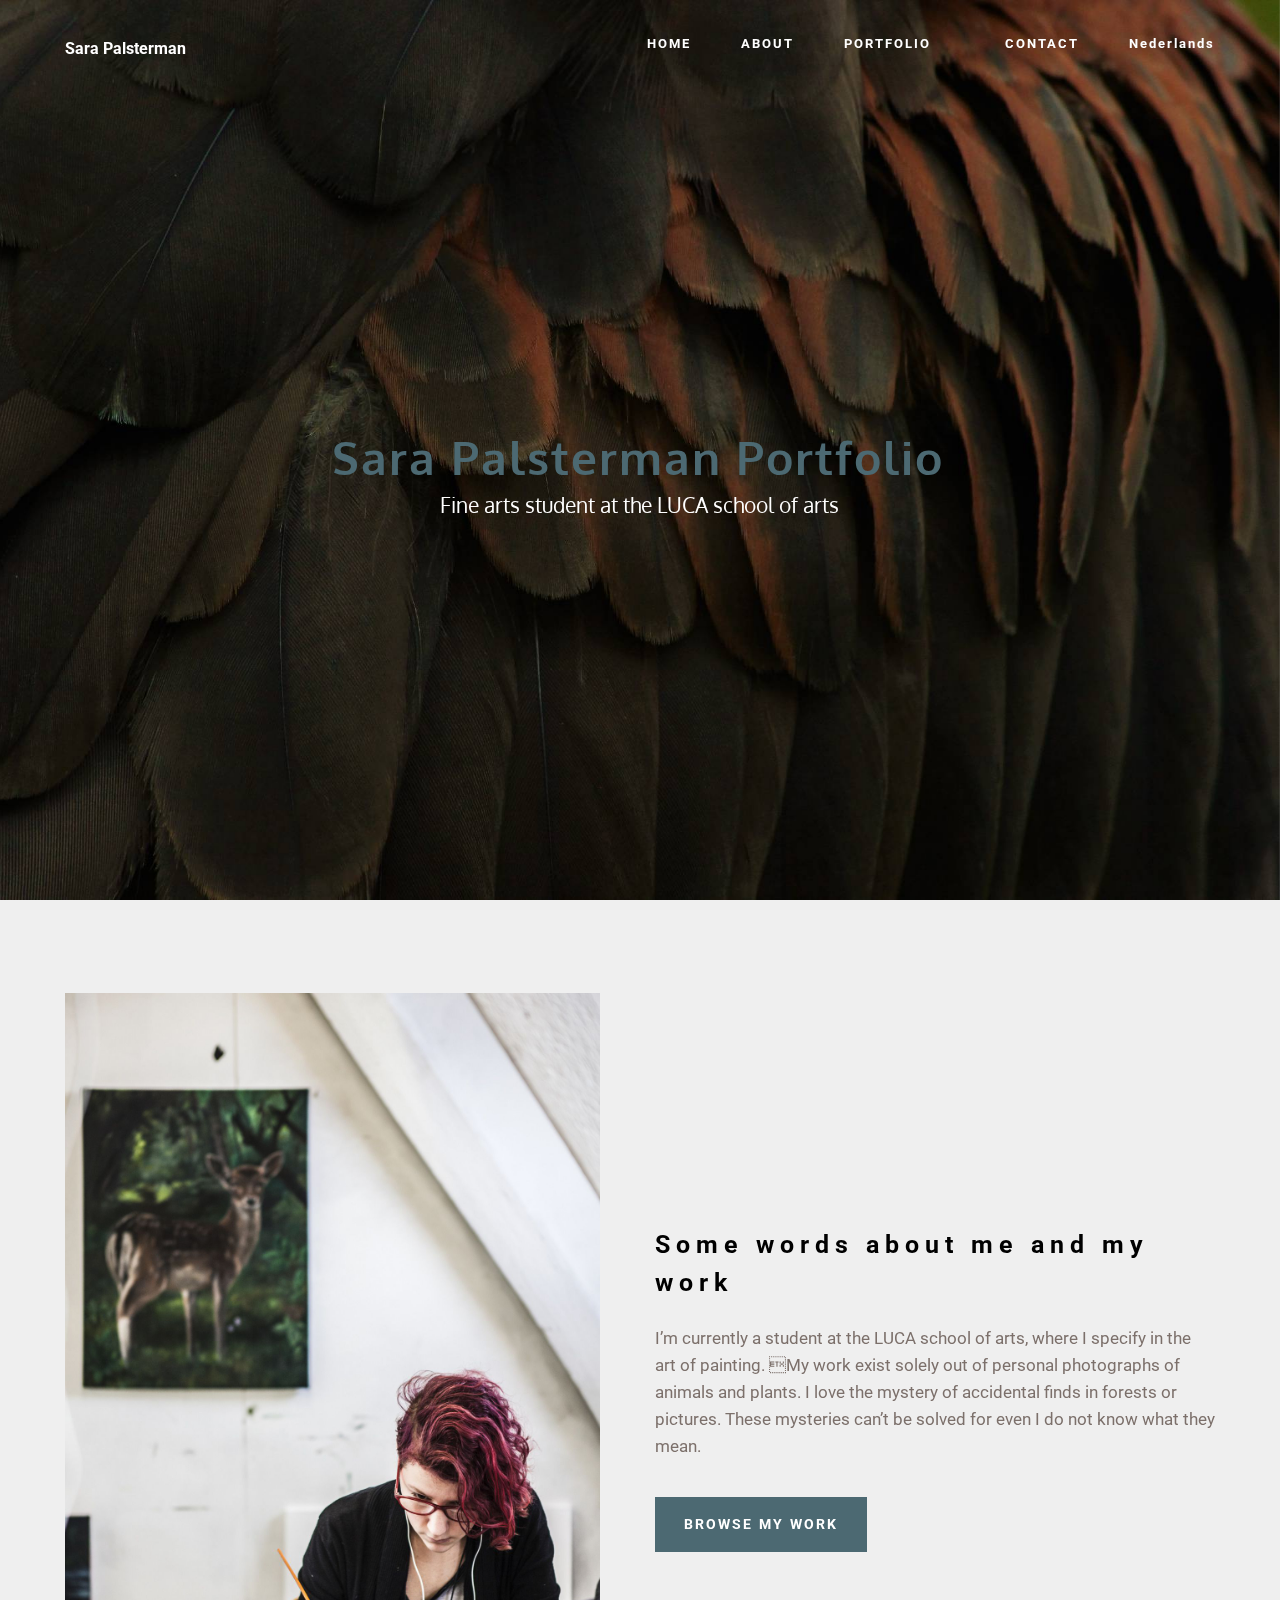
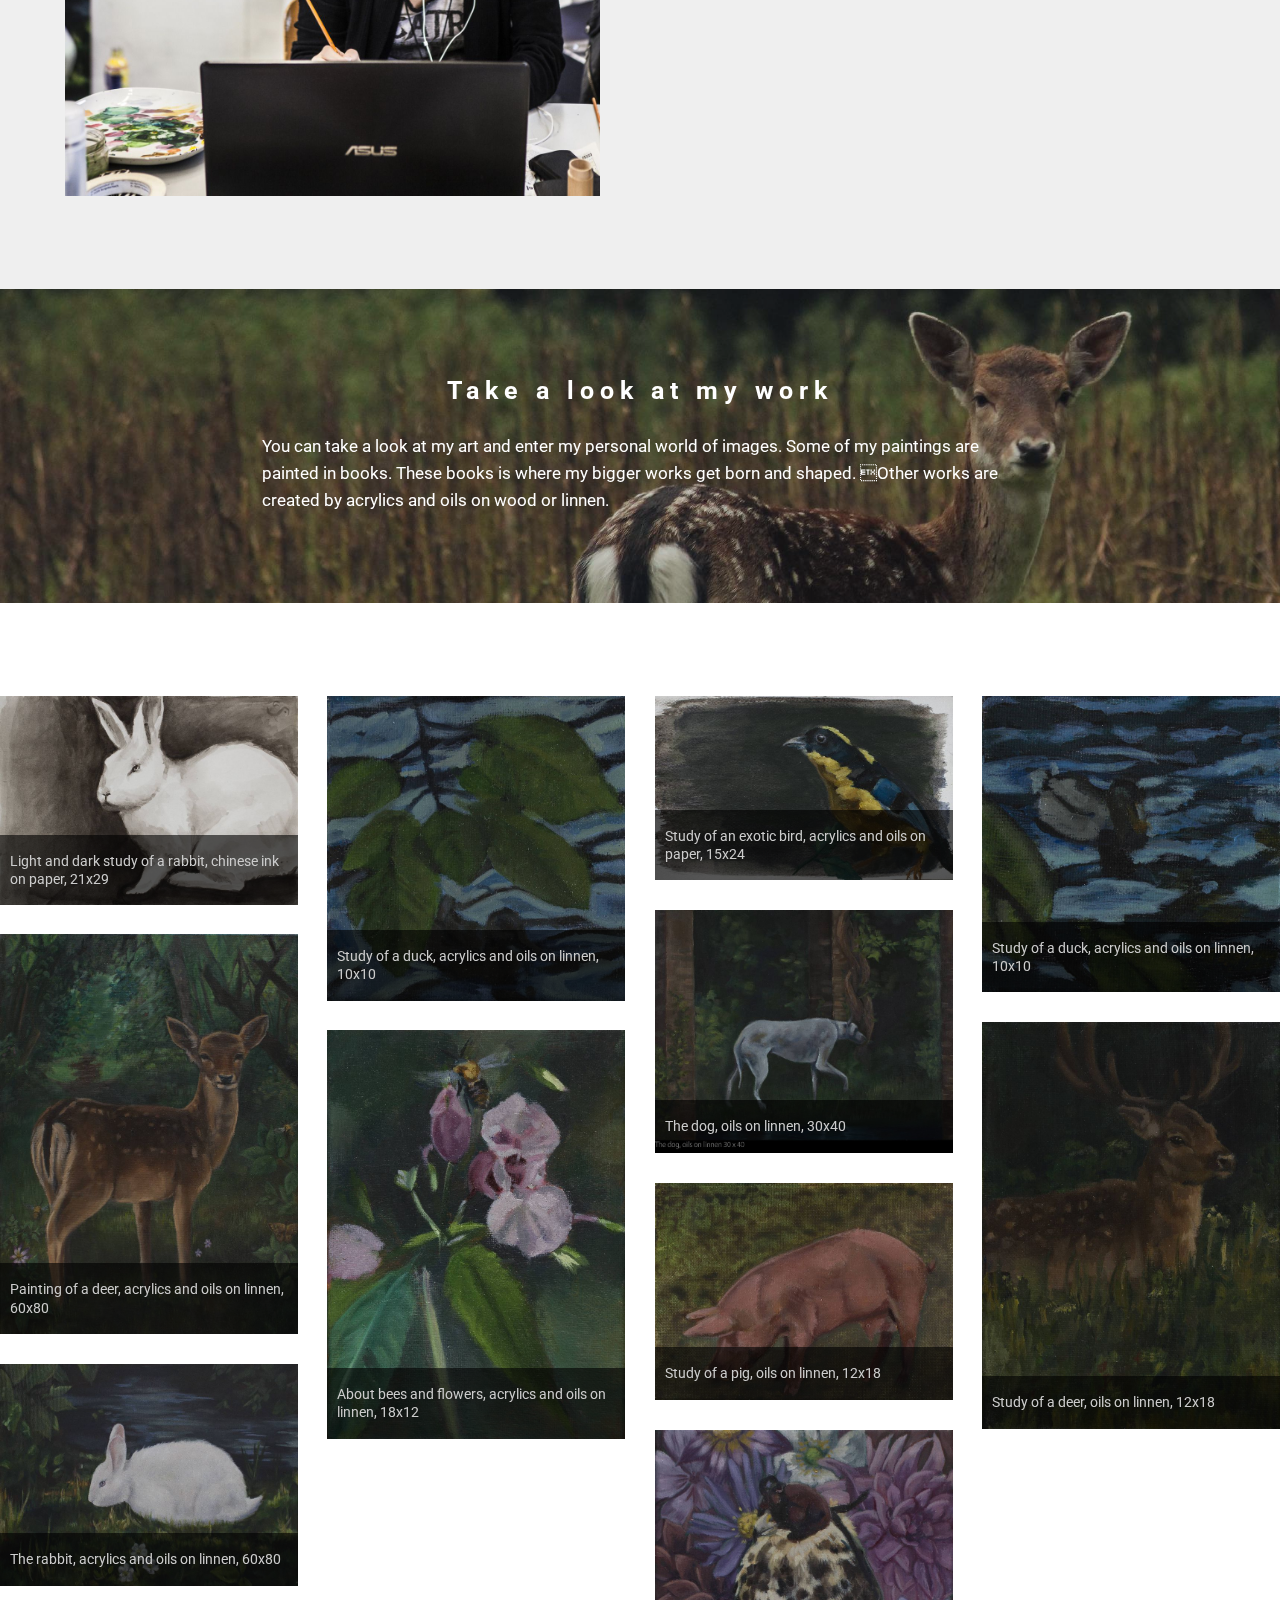
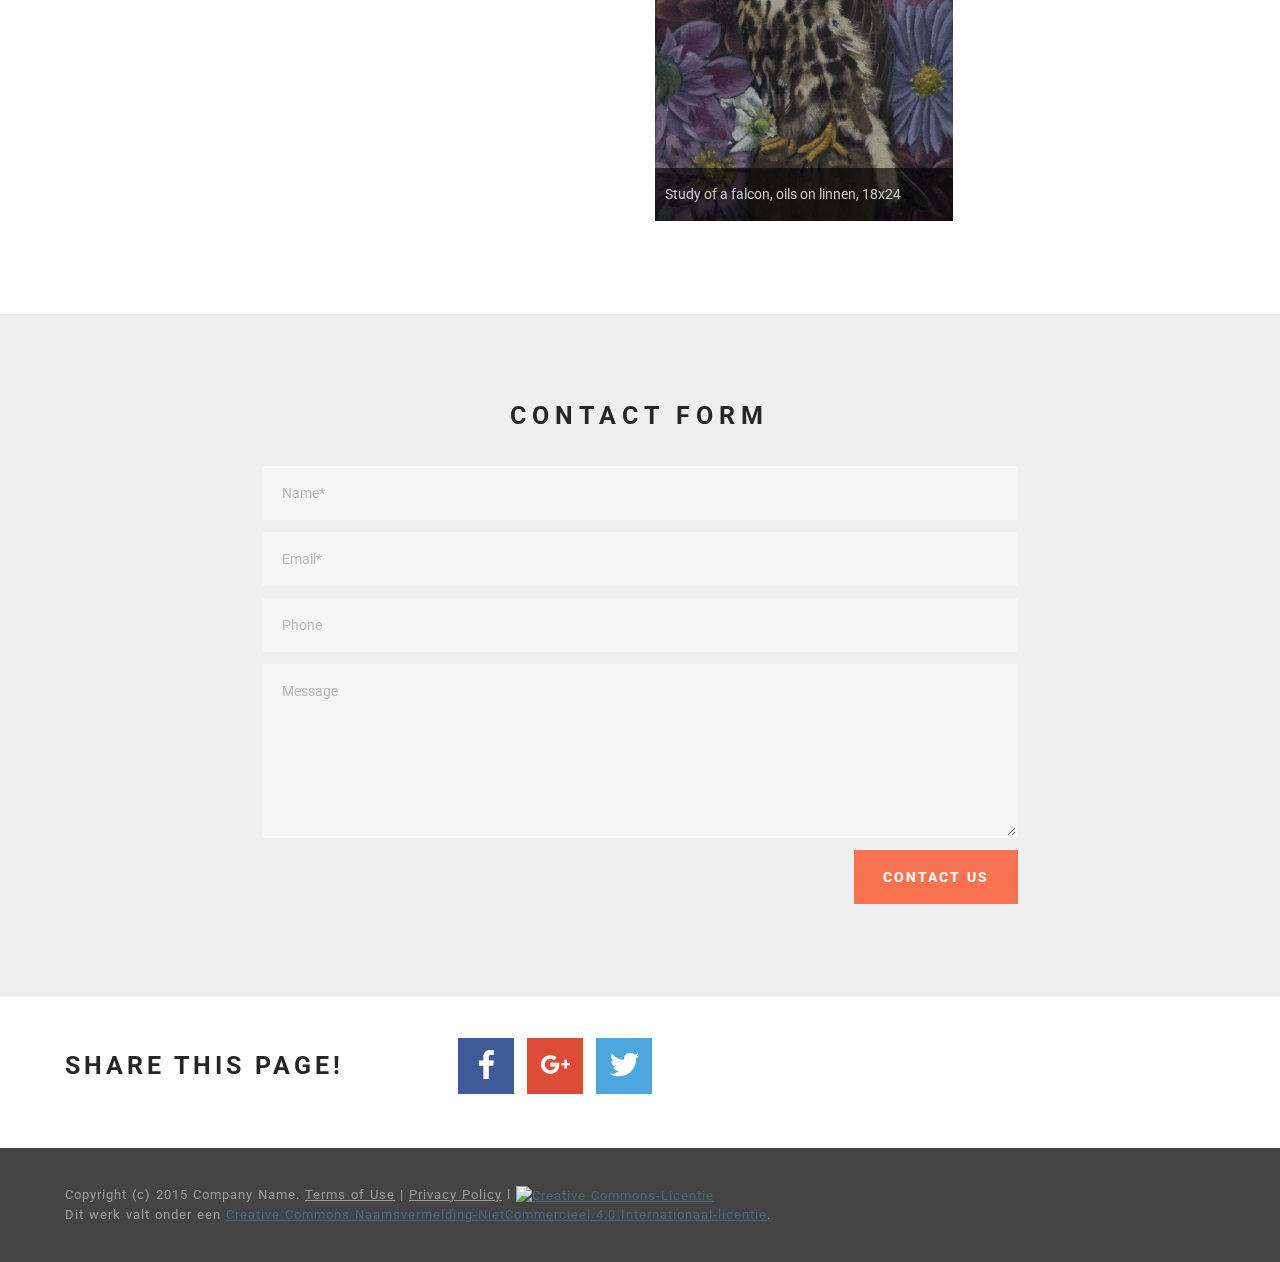
==== commit 80bb1bf0: "master versie" ====
--- a/engels.html
+++ b/engels.html
@@ -22,6 +22,21 @@
   <!-- Paste any valid HTML code here. The code will be inserted to the end of <head> section, right before </head> -->
 </head>
 <body>
+
+<!-- Google Analytics -->
+<script>
+  (function(i,s,o,g,r,a,m){i['GoogleAnalyticsObject']=r;i[r]=i[r]||function(){
+  (i[r].q=i[r].q||[]).push(arguments)},i[r].l=1*new Date();a=s.createElement(o),
+  m=s.getElementsByTagName(o)[0];a.async=1;a.src=g;m.parentNode.insertBefore(a,m)
+  })(window,document,'script','https://www.google-analytics.com/analytics.js','ga');
+
+  ga('create', 'UA-78292365-1', 'auto');
+  ga('send', 'pageview');
+
+</script>
+<!-- /Google Analytics -->
+
+
 <section class="mbr-navbar mbr-navbar--freeze mbr-navbar--absolute mbr-navbar--transparent mbr-navbar--sticky mbr-navbar--auto-collapse" id="menu-0">
     <div class="mbr-navbar__section mbr-section">
         <div class="mbr-section__container container">
@@ -35,7 +50,7 @@
                 <div class="mbr-navbar__hamburger mbr-hamburger"><span class="mbr-hamburger__line"></span></div>
                 <div class="mbr-navbar__column mbr-navbar__menu">
                     <nav class="mbr-navbar__menu-box mbr-navbar__menu-box--inline-right">
-                        <div class="mbr-navbar__column"><ul class="mbr-navbar__items mbr-navbar__items--right mbr-buttons mbr-buttons--freeze mbr-buttons--right btn-decorator mbr-buttons--active mbr-buttons--only-links"><li class="mbr-navbar__item"><a class="mbr-buttons__link btn text-white" href="#top">HOME</a></li><li class="mbr-navbar__item"><a class="mbr-buttons__link btn text-white" href="index.html#content5-5">OVER MIJ<br></a></li><li class="mbr-navbar__item"><a class="mbr-buttons__link btn text-white" href="index.html#gallery2-6">PORTFOLIO</a></li> <li class="mbr-navbar__item"><a class="mbr-buttons__link btn text-white" href="index.html#form1-7"><p>&nbsp;&nbsp;&nbsp;&nbsp;CONTACT</p></a></li> <li class="mbr-navbar__item"><a class="mbr-buttons__link btn text-white" href="Nederlands1.html">Nederlands</a></li></ul></div>
+                        <div class="mbr-navbar__column"><ul class="mbr-navbar__items mbr-navbar__items--right mbr-buttons mbr-buttons--freeze mbr-buttons--right btn-decorator mbr-buttons--active mbr-buttons--only-links"><li class="mbr-navbar__item"><a class="mbr-buttons__link btn text-white" href="#top">HOME</a></li><li class="mbr-navbar__item"><a class="mbr-buttons__link btn text-white" href="index.html#content5-5">ABOUT</a></li><li class="mbr-navbar__item"><a class="mbr-buttons__link btn text-white" href="index.html#gallery2-6">PORTFOLIO</a></li> <li class="mbr-navbar__item"><a class="mbr-buttons__link btn text-white" href="index.html#form1-7"><p>&nbsp;&nbsp;&nbsp;&nbsp;CONTACT</p></a></li> <li class="mbr-navbar__item"><a class="mbr-buttons__link btn text-white" href="palsterka.github.io">Nederlands</a></li></ul></div>
                         
                     </nav>
                 </div>
@@ -44,7 +59,7 @@
     </div>
 </section>
 
-<section class="engine"><a rel="external" href="https://mobirise.com">website generator</a></section><section class="mbr-box mbr-section mbr-section--relative mbr-section--fixed-size mbr-section--full-height mbr-section--bg-adapted mbr-parallax-background" id="header4-3" style="background-image: url(assets/images/img-9400-2-5184x3456-15.jpg);">
+<section class="engine"><a rel="external" href="https://mobirise.com">web site creator</a></section><section class="mbr-box mbr-section mbr-section--relative mbr-section--fixed-size mbr-section--full-height mbr-section--bg-adapted mbr-parallax-background" id="header4-3" style="background-image: url(assets/images/img-9400-2-5184x3456-15.jpg);">
     <div class="mbr-box__magnet mbr-box__magnet--sm-padding mbr-box__magnet--center-center mbr-after-navbar">
         
         <div class="mbr-box__container mbr-section__container container">
@@ -309,7 +324,7 @@
                             <div class="hide" data-form-alert-success="true">Thanks for filling out the form! I'll answer your message when I can.</div>
                         </div>
                         <form action="https://mobirise.com/" method="post" data-form-title="CONTACT FORM">
-                            <input type="hidden" value="vbIeSmVnr6cUumYqSHP/IGyROaTCI9z6+634jcUccCVWm8zT4DDTn/RQUeoJnOrWbBtqZhInS73FDGDtnB5NS0bqk6BMn9SI+Ko5FdQ0X5Nvj6kf/xVs5fCw05W/X5Lt" data-form-email="true">
+                            <input type="hidden" value="CgRtcxQGK9rEvK5iFe1VFASAqzO+nGvuSo4CJStn/i05LVBiwGq6LtRW5B9XIYYx5fqwlbrs8k/QLo9gFTEIqGErYNihZm9IHdHRs5ius+KdLk9mJoWAuH50pL7u4EZb" data-form-email="true">
                             <div class="form-group">
                                 <input type="text" class="form-control" name="name" required="" placeholder="Name*" data-form-field="Name">
                             </div>
--- a/assets/mobirise/css/mbr-additional.css
+++ b/assets/mobirise/css/mbr-additional.css
@@ -1,49 +1,4 @@
 @import url(https://fonts.googleapis.com/css?family=Oxygen:400,300,700);
-
-
-#menu-8 .mbr-brand__name {
-  font-size: 16px;
-}
-#menu-8.mbr-navbar--stuck .mbr-navbar__section {
-  background: #2c2c2c;
-}
-#menu-8 .mbr-navbar__hamburger {
-  color: #ffffff;
-}
-#header4-9 H1 {
-  color: #4c6972;
-  font-family: 'Oxygen', sans-serif;
-  text-align: center;
-}
-#header4-9 P {
-  font-family: 'Oxygen', sans-serif;
-}
-#msg-box4-11 .mbr-header__text {
-  color: #000000;
-}
-#msg-box4-11 .mbr-header__subtext {
-  color: #ffffff;
-}
-#msg-box4-11 .mbr-article {
-  color: #ffffff;
-}
-#msg-box4-11 .mbr-article P {
-  color: #7c706b;
-}
-#content5-12 .mbr-header .mbr-header__text {
-  text-align: center;
-  color: #fff;
-}
-#content5-12 .mbr-header .mbr-header__subtext {
-  text-align: center;
-  color: #fff;
-}
-#content5-12 .mbr-article {
-  color: #fff;
-}
-#form1-14 .mbr-header__text {
-  text-align: center;
-}
 
 
 #menu-0 .mbr-brand__name {
